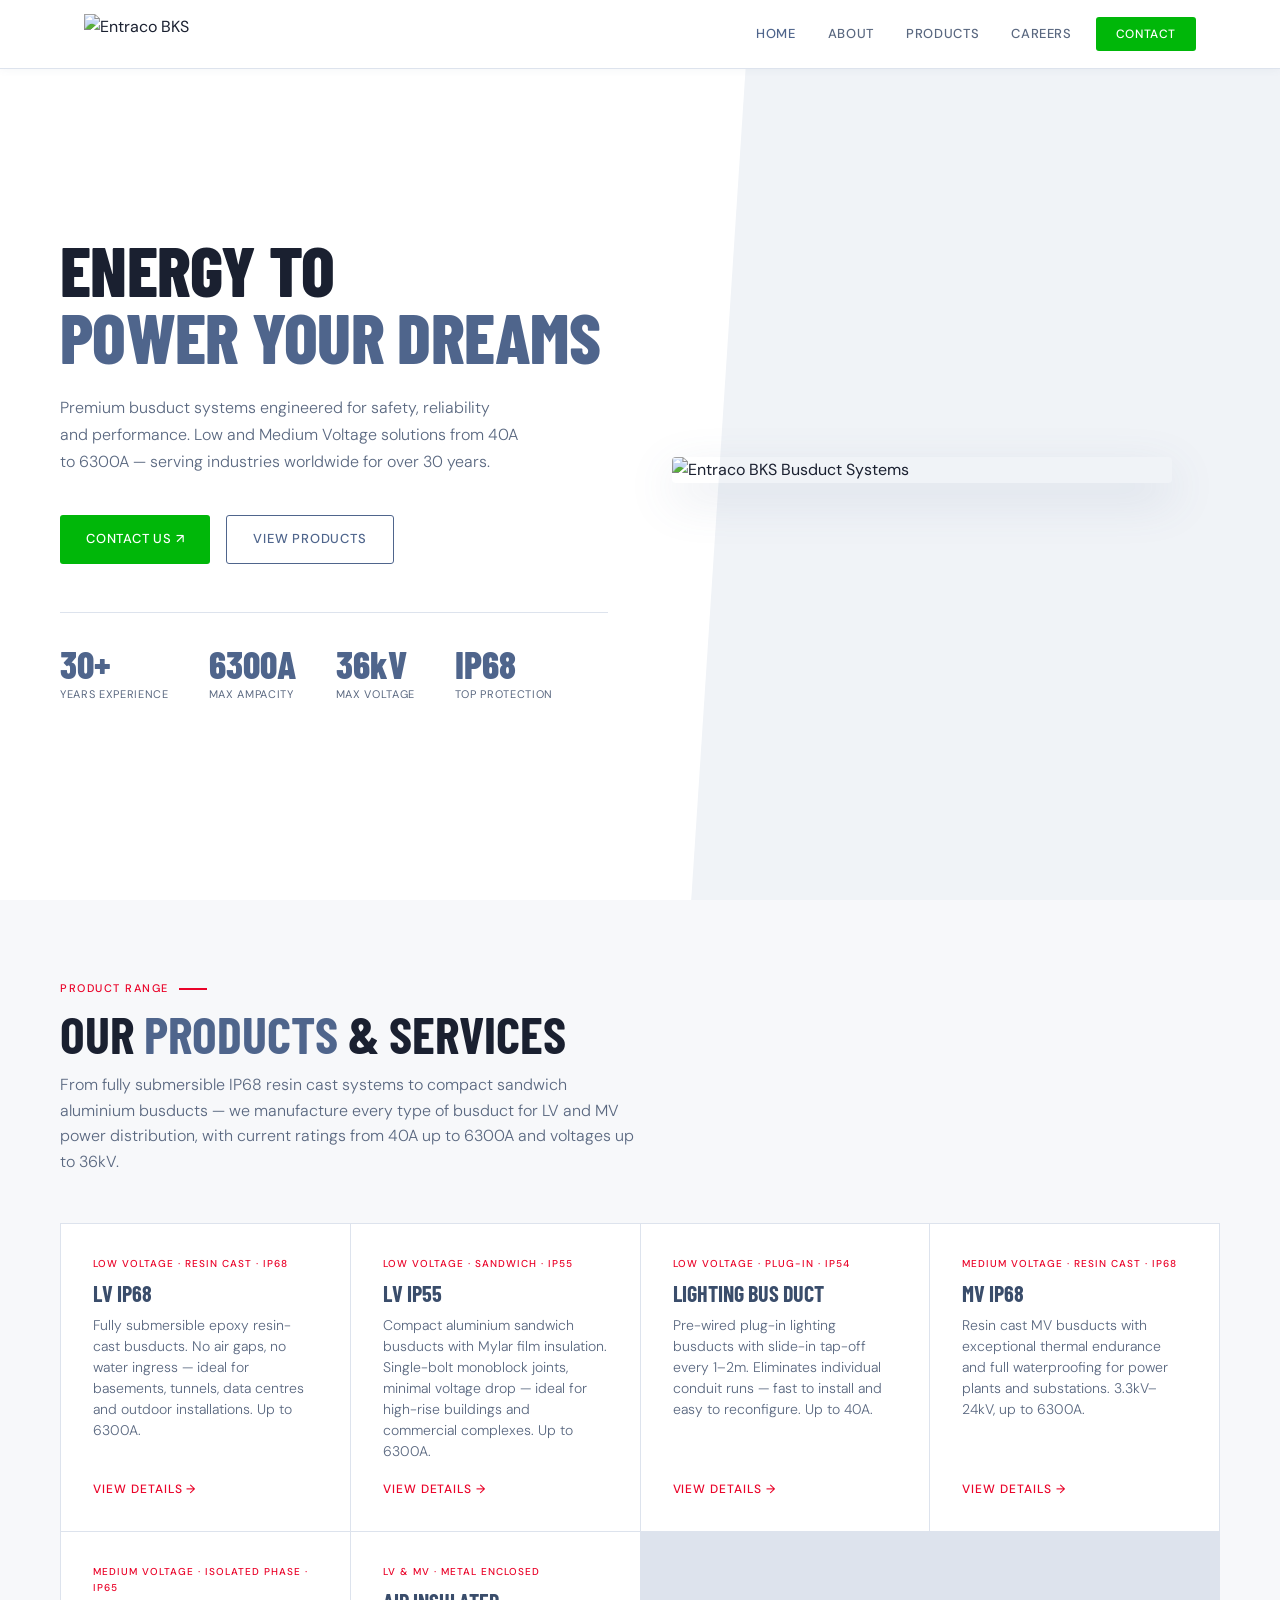
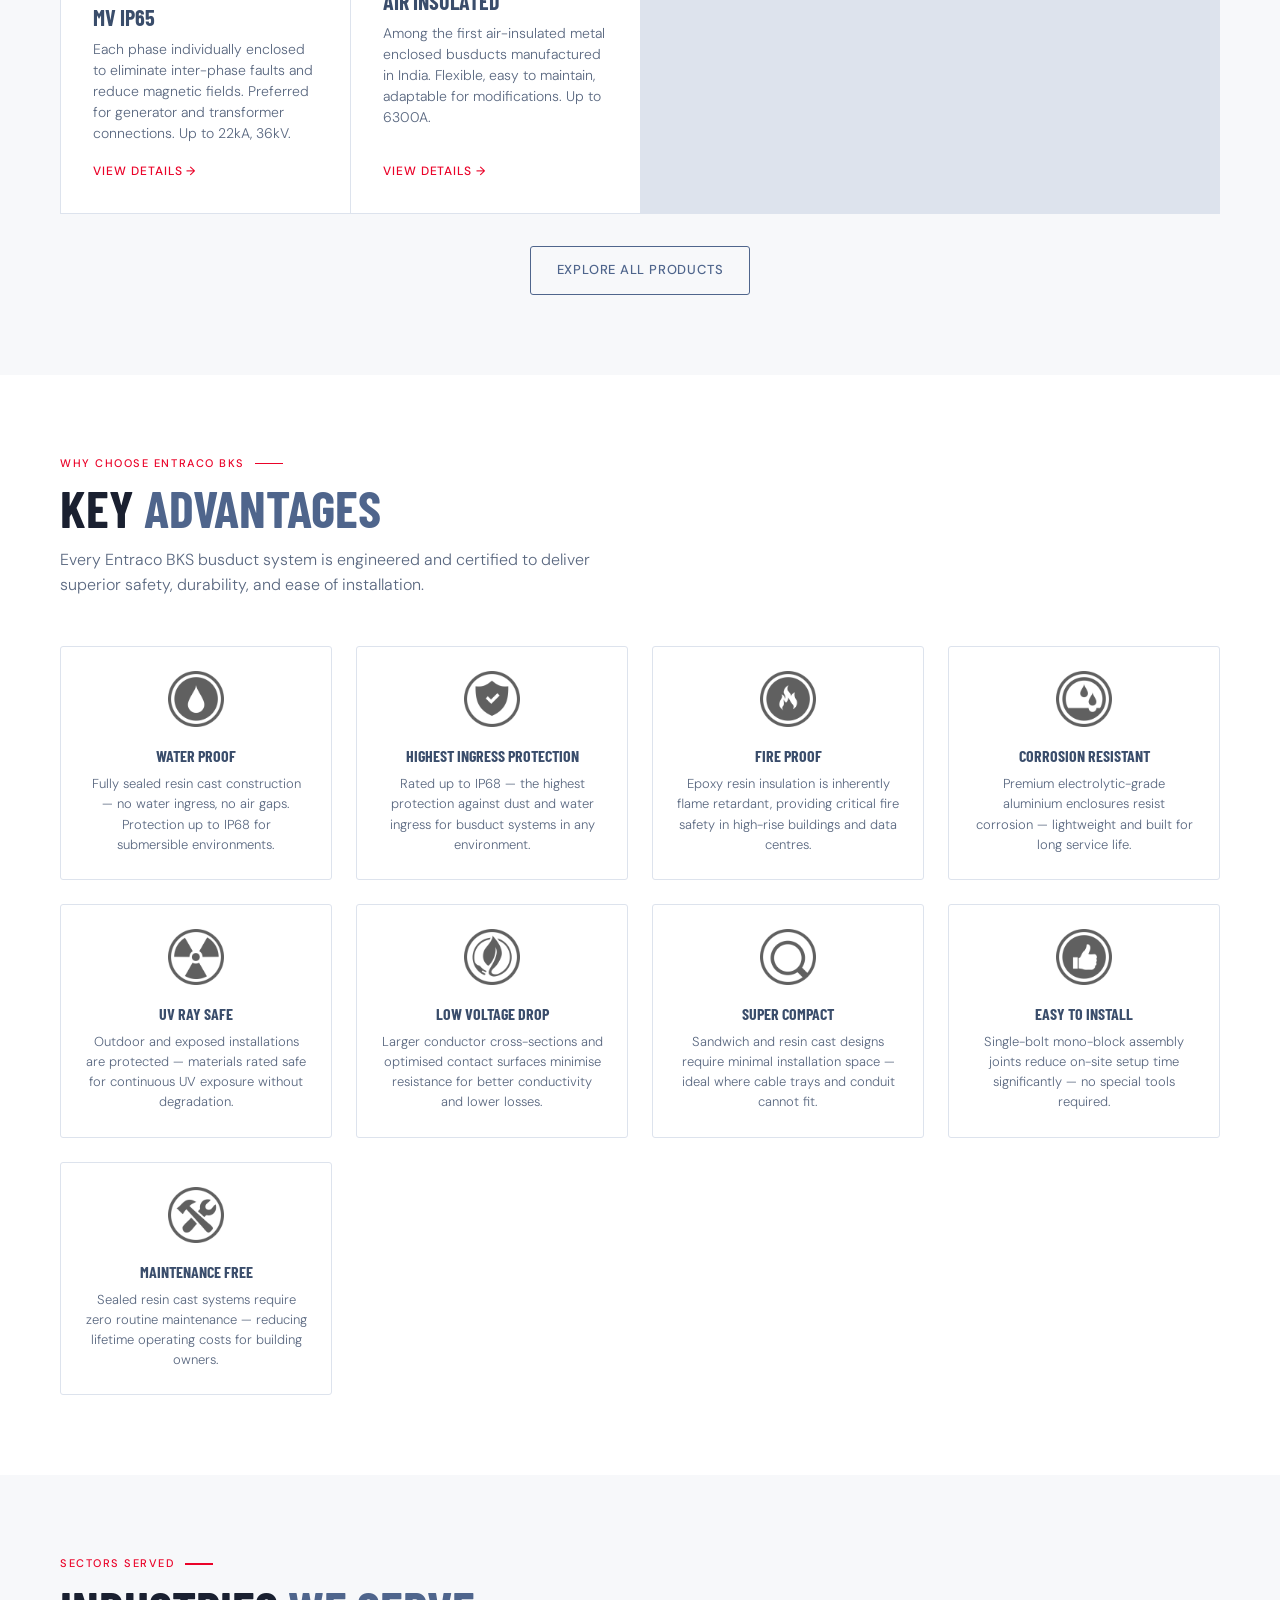
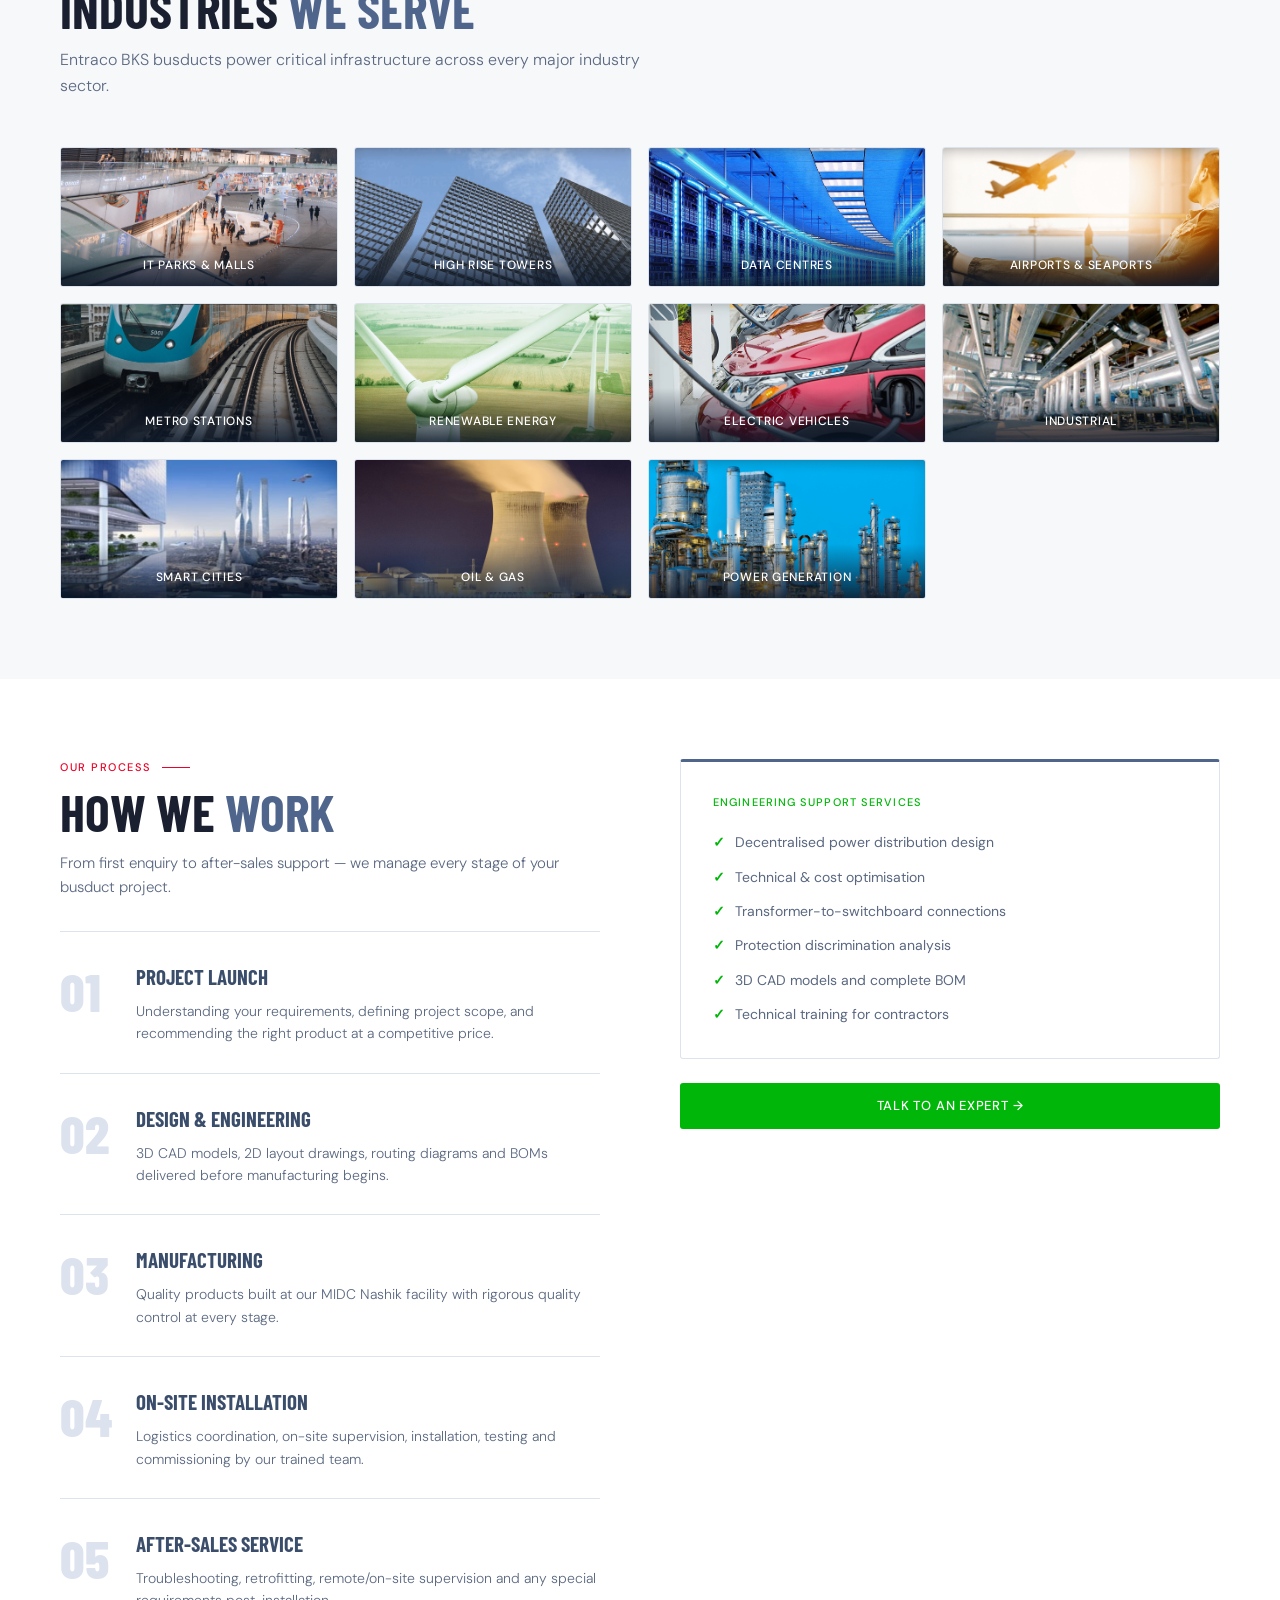
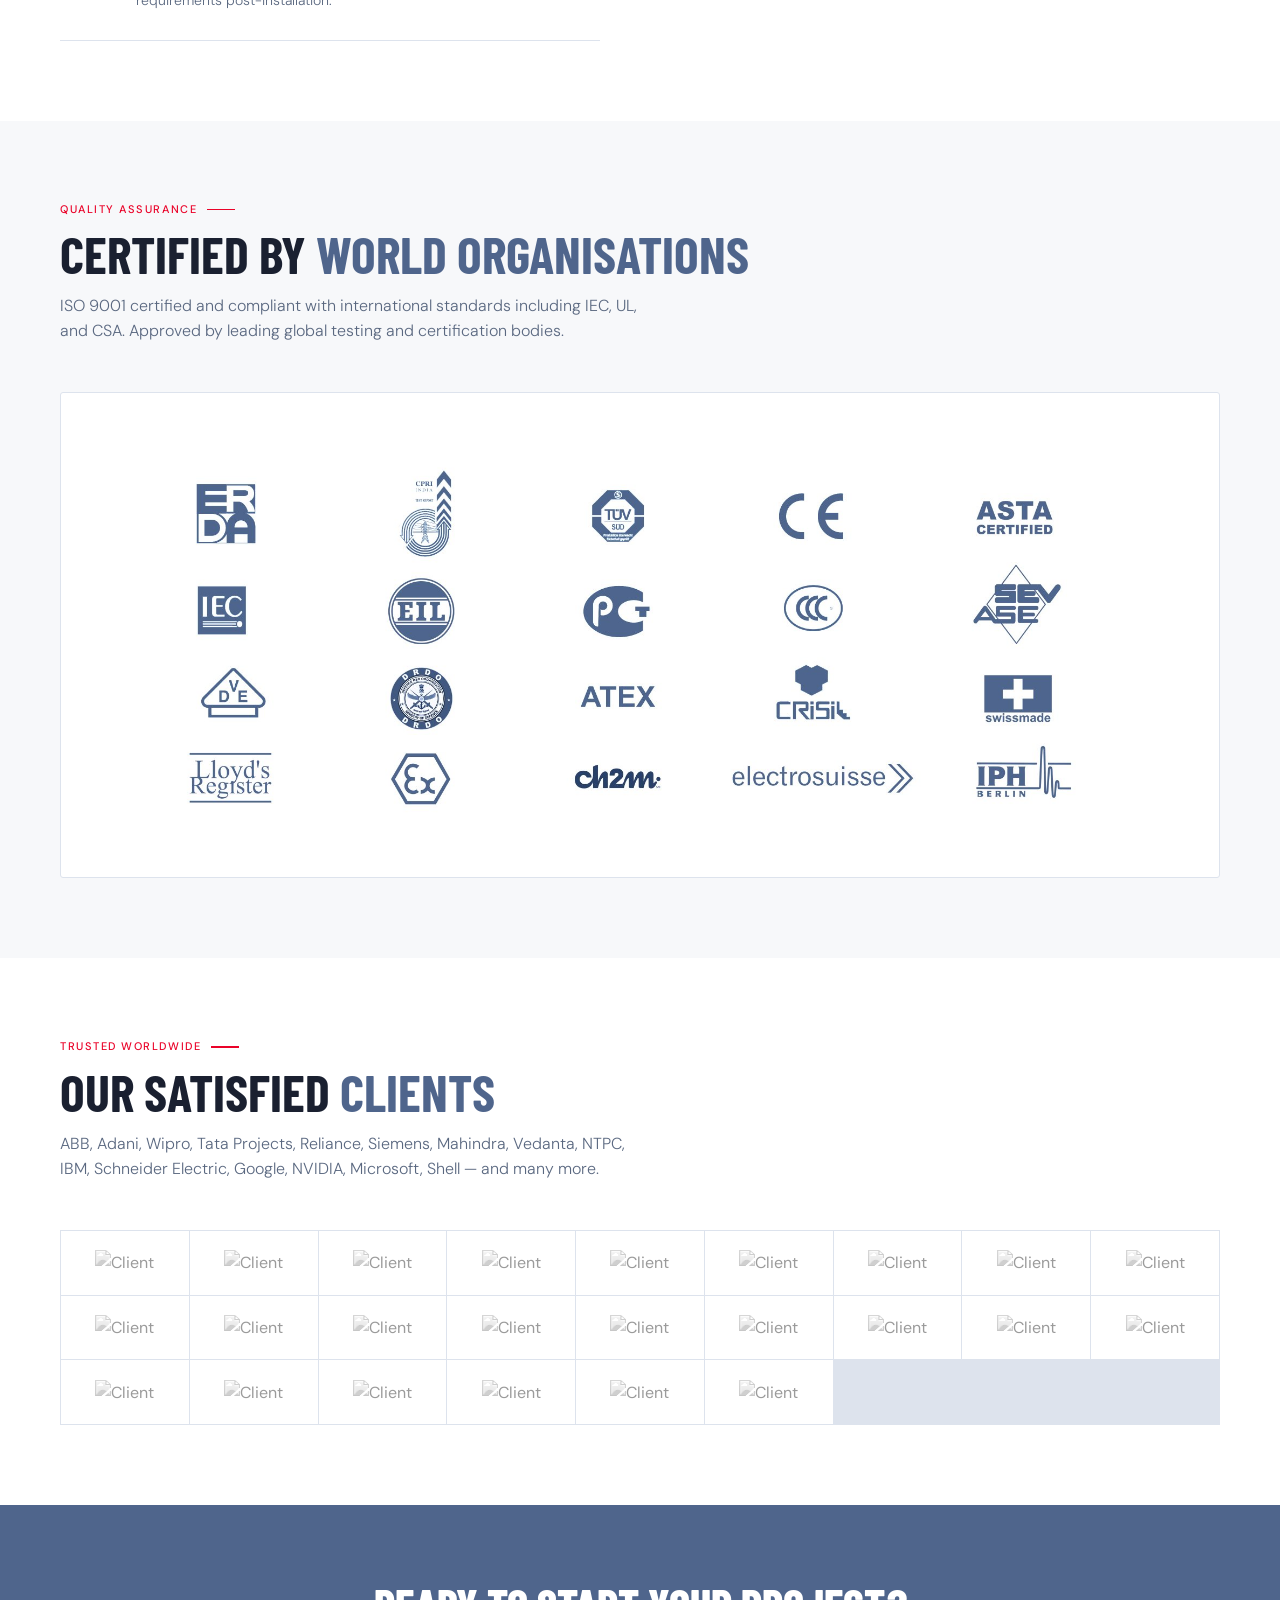
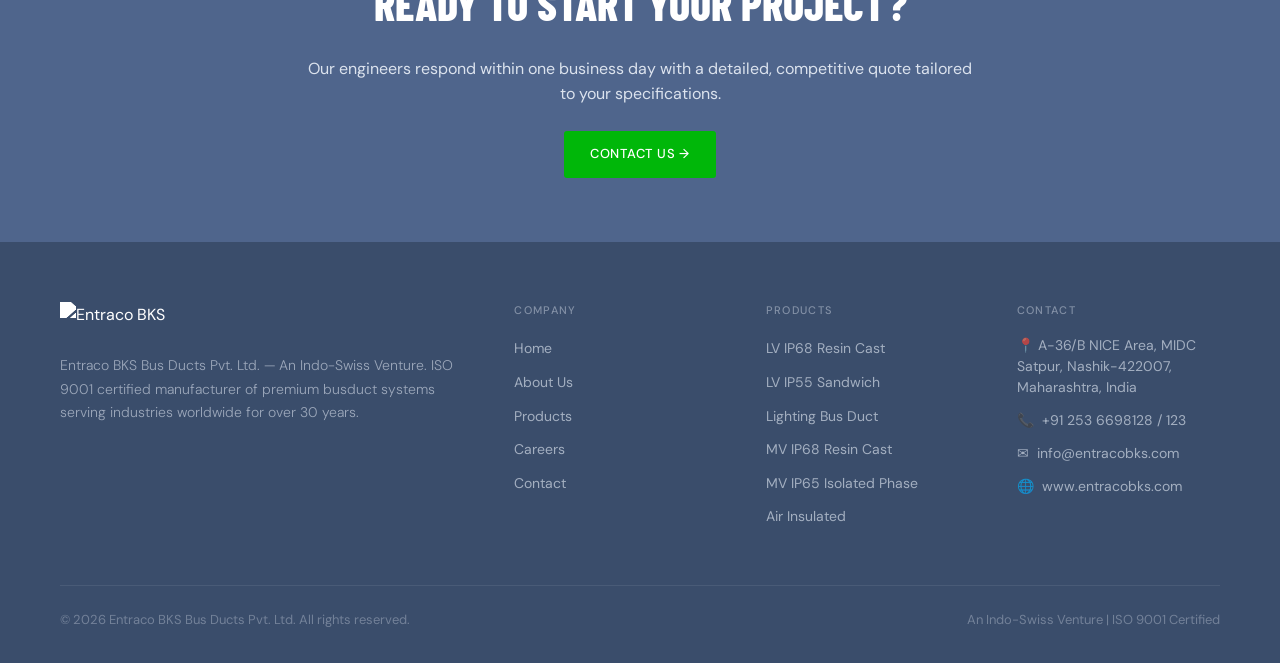
==== index.html @ f5a86797 "Initial upload with green theme and factory updates" ====
<!DOCTYPE html>
<html lang="en">
<head>
  <meta charset="UTF-8">
  <meta name="viewport" content="width=device-width, initial-scale=1.0">
  <title>Entraco BKS — Bus Duct Systems | Energy To Power Your Dreams</title>
  <meta name="description" content="Entraco BKS Bus Ducts Pvt. Ltd. — ISO 9001 certified manufacturer of Low & Medium Voltage Busducts and Rising Mains up to 6300A. An Indo-Swiss Venture based in Nashik, India.">
  <link rel="stylesheet" href="css/style.css">
</head>
<body>
<div id="nav-root"></div>

<!-- HERO -->
<section class="hero">
  <div class="hero-bg-shape"></div>
  <div class="hero-inner">
    <div class="hero-content">
      <h1>Energy to<em>Power Your Dreams</em></h1>
      <p class="hero-sub">Premium busduct systems engineered for safety, reliability and performance. Low and Medium Voltage solutions from 40A to 6300A — serving industries worldwide for over 30 years.</p>
      <div class="hero-btns">
        <a href="contact.html" class="btn btn-primary">Contact Us ↗</a>
        <a href="products.html" class="btn btn-outline">View Products</a>
      </div>
      <div class="hero-stats">
        <div class="stat-item"><div class="num">30+</div><div class="lbl">Years Experience</div></div>
        <div class="stat-item"><div class="num">6300A</div><div class="lbl">Max Ampacity</div></div>
        <div class="stat-item"><div class="num">36kV</div><div class="lbl">Max Voltage</div></div>
        <div class="stat-item"><div class="num">IP68</div><div class="lbl">Top Protection</div></div>
      </div>
    </div>
    <div class="hero-visual">
      <img src="https://www.entracobks.com/wp-content/uploads/2018/08/pp3.jpg" alt="Entraco BKS Busduct Systems" onerror="this.onerror=null;this.src='https://www.entracobks.com/wp-content/uploads/2018/08/pp1.jpg'">
    </div>
  </div>
</section>

<!-- PRODUCTS -->
<section class="section section-alt">
  <div class="section-inner">
    <div class="section-head fade-in">
      <div class="section-label">Product Range</div>
      <h2 class="section-title">Our <span>Products</span> & Services</h2>
      <p class="section-desc">From fully submersible IP68 resin cast systems to compact sandwich aluminium busducts — we manufacture every type of busduct for LV and MV power distribution, with current ratings from 40A up to 6300A and voltages up to 36kV.</p>
    </div>
    <div class="products-grid fade-in">
      <a href="products/lv-ip68.html" class="product-card">
        <div class="product-tag">Low Voltage · Resin Cast · IP68</div>
        <h3>LV IP68</h3>
        <p>Fully submersible epoxy resin-cast busducts. No air gaps, no water ingress — ideal for basements, tunnels, data centres and outdoor installations. Up to 6300A.</p>
        <div class="arrow">View Details →</div>
      </a>
      <a href="products/lv-ip55.html" class="product-card">
        <div class="product-tag">Low Voltage · Sandwich · IP55</div>
        <h3>LV IP55</h3>
        <p>Compact aluminium sandwich busducts with Mylar film insulation. Single-bolt monoblock joints, minimal voltage drop — ideal for high-rise buildings and commercial complexes. Up to 6300A.</p>
        <div class="arrow">View Details →</div>
      </a>
      <a href="products/lighting.html" class="product-card">
        <div class="product-tag">Low Voltage · Plug-in · IP54</div>
        <h3>Lighting Bus Duct</h3>
        <p>Pre-wired plug-in lighting busducts with slide-in tap-off every 1–2m. Eliminates individual conduit runs — fast to install and easy to reconfigure. Up to 40A.</p>
        <div class="arrow">View Details →</div>
      </a>
      <a href="products/mv-ip68.html" class="product-card">
        <div class="product-tag">Medium Voltage · Resin Cast · IP68</div>
        <h3>MV IP68</h3>
        <p>Resin cast MV busducts with exceptional thermal endurance and full waterproofing for power plants and substations. 3.3kV–24kV, up to 6300A.</p>
        <div class="arrow">View Details →</div>
      </a>
      <a href="products/mv-ip65.html" class="product-card">
        <div class="product-tag">Medium Voltage · Isolated Phase · IP65</div>
        <h3>MV IP65</h3>
        <p>Each phase individually enclosed to eliminate inter-phase faults and reduce magnetic fields. Preferred for generator and transformer connections. Up to 22kA, 36kV.</p>
        <div class="arrow">View Details →</div>
      </a>
      <a href="products/air-insulated.html" class="product-card">
        <div class="product-tag">LV & MV · Metal Enclosed</div>
        <h3>Air Insulated</h3>
        <p>Among the first air-insulated metal enclosed busducts manufactured in India. Flexible, easy to maintain, adaptable for modifications. Up to 6300A.</p>
        <div class="arrow">View Details →</div>
      </a>
    </div>
    <div style="text-align:center;margin-top:2rem"><a href="products.html" class="btn btn-outline">Explore All Products</a></div>
  </div>
</section>

<!-- KEY ADVANTAGES — real icons -->
<section class="section">
  <div class="section-inner">
    <div class="section-head fade-in">
      <div class="section-label">Why Choose Entraco BKS</div>
      <h2 class="section-title">Key <span>Advantages</span></h2>
      <p class="section-desc">Every Entraco BKS busduct system is engineered and certified to deliver superior safety, durability, and ease of installation.</p>
    </div>
    <div class="icon-advantages fade-in">
      <div class="icon-adv-card">
        <div class="icon-adv-icon"><img src="images/icons/water_proof.png" alt="Water Proof"></div>
        <h4>Water Proof</h4>
        <p>Fully sealed resin cast construction — no water ingress, no air gaps. Protection up to IP68 for submersible environments.</p>
      </div>
      <div class="icon-adv-card">
        <div class="icon-adv-icon"><img src="images/icons/highest_ingress_protection.png" alt="Ingress Protection"></div>
        <h4>Highest Ingress Protection</h4>
        <p>Rated up to IP68 — the highest protection against dust and water ingress for busduct systems in any environment.</p>
      </div>
      <div class="icon-adv-card">
        <div class="icon-adv-icon"><img src="images/icons/fire_proof.png" alt="Fire Proof"></div>
        <h4>Fire Proof</h4>
        <p>Epoxy resin insulation is inherently flame retardant, providing critical fire safety in high-rise buildings and data centres.</p>
      </div>
      <div class="icon-adv-card">
        <div class="icon-adv-icon"><img src="images/icons/corrosion.png" alt="Corrosion Resistant"></div>
        <h4>Corrosion Resistant</h4>
        <p>Premium electrolytic-grade aluminium enclosures resist corrosion — lightweight and built for long service life.</p>
      </div>
      <div class="icon-adv-card">
        <div class="icon-adv-icon"><img src="images/icons/ultravilet_rays_safe.png" alt="UV Safe"></div>
        <h4>UV Ray Safe</h4>
        <p>Outdoor and exposed installations are protected — materials rated safe for continuous UV exposure without degradation.</p>
      </div>
      <div class="icon-adv-card">
        <div class="icon-adv-icon"><img src="images/icons/low_voltage_drop.png" alt="Low Voltage Drop"></div>
        <h4>Low Voltage Drop</h4>
        <p>Larger conductor cross-sections and optimised contact surfaces minimise resistance for better conductivity and lower losses.</p>
      </div>
      <div class="icon-adv-card">
        <div class="icon-adv-icon"><img src="images/icons/super-compact.png" alt="Super Compact"></div>
        <h4>Super Compact</h4>
        <p>Sandwich and resin cast designs require minimal installation space — ideal where cable trays and conduit cannot fit.</p>
      </div>
      <div class="icon-adv-card">
        <div class="icon-adv-icon"><img src="images/icons/easy_to_install.png" alt="Easy to Install"></div>
        <h4>Easy to Install</h4>
        <p>Single-bolt mono-block assembly joints reduce on-site setup time significantly — no special tools required.</p>
      </div>
      <div class="icon-adv-card">
        <div class="icon-adv-icon"><img src="images/icons/maintenance_free.png" alt="Maintenance Free"></div>
        <h4>Maintenance Free</h4>
        <p>Sealed resin cast systems require zero routine maintenance — reducing lifetime operating costs for building owners.</p>
      </div>
    </div>
  </div>
</section>

<!-- INDUSTRIES — real images, displayed large like the live site -->
<section class="section section-alt">
  <div class="section-inner">
    <div class="section-head fade-in">
      <div class="section-label">Sectors Served</div>
      <h2 class="section-title">Industries <span>We Serve</span></h2>
      <p class="section-desc">Entraco BKS busducts power critical infrastructure across every major industry sector.</p>
    </div>
    <div class="industries-img-grid fade-in">
      <div class="ind-img-item">
        <img src="images/industries/it-park.png" alt="IT Parks & Malls">
        <div class="ind-img-label">IT Parks & Malls</div>
      </div>
      <div class="ind-img-item">
        <img src="images/industries/HIGH-RISE-TOWER.png" alt="High Rise Towers">
        <div class="ind-img-label">High Rise Towers</div>
      </div>
      <div class="ind-img-item">
        <img src="images/industries/DATA-CENTERS.png" alt="Data Centres">
        <div class="ind-img-label">Data Centres</div>
      </div>
      <div class="ind-img-item">
        <img src="images/industries/AIRPORT.png" alt="Airports & Seaports">
        <div class="ind-img-label">Airports & Seaports</div>
      </div>
      <div class="ind-img-item">
        <img src="images/industries/METRO.png" alt="Metro Stations">
        <div class="ind-img-label">Metro Stations</div>
      </div>
      <div class="ind-img-item">
        <img src="images/industries/ENERGY-1.png" alt="Renewable Energy">
        <div class="ind-img-label">Renewable Energy</div>
      </div>
      <div class="ind-img-item">
        <img src="images/industries/ELECTRIC.png" alt="Electric Vehicles">
        <div class="ind-img-label">Electric Vehicles</div>
      </div>
      <div class="ind-img-item">
        <img src="images/industries/INDUSTRY.png" alt="Industrial">
        <div class="ind-img-label">Industrial</div>
      </div>
      <div class="ind-img-item">
        <img src="images/industries/SMART.png" alt="Smart Cities">
        <div class="ind-img-label">Smart Cities</div>
      </div>
      <div class="ind-img-item">
        <img src="images/industries/OIL.png" alt="Oil & Gas">
        <div class="ind-img-label">Oil & Gas</div>
      </div>
      <div class="ind-img-item">
        <img src="images/industries/POWER.png" alt="Power Generation">
        <div class="ind-img-label">Power Generation</div>
      </div>
    </div>
  </div>
</section>

<!-- HOW WE WORK -->
<section class="section">
  <div class="section-inner">
    <div style="display:grid;grid-template-columns:1fr 1fr;gap:5rem;align-items:start" class="fade-in">
      <div>
        <div class="section-label">Our Process</div>
        <h2 class="section-title">How We <span>Work</span></h2>
        <p style="color:var(--muted);font-size:15px;margin:0.75rem 0 2rem;font-weight:300">From first enquiry to after-sales support — we manage every stage of your busduct project.</p>
        <div class="steps">
          <div class="step"><div class="step-num">01</div><div class="step-content"><h3>Project Launch</h3><p>Understanding your requirements, defining project scope, and recommending the right product at a competitive price.</p></div></div>
          <div class="step"><div class="step-num">02</div><div class="step-content"><h3>Design & Engineering</h3><p>3D CAD models, 2D layout drawings, routing diagrams and BOMs delivered before manufacturing begins.</p></div></div>
          <div class="step"><div class="step-num">03</div><div class="step-content"><h3>Manufacturing</h3><p>Quality products built at our MIDC Nashik facility with rigorous quality control at every stage.</p></div></div>
          <div class="step"><div class="step-num">04</div><div class="step-content"><h3>On-Site Installation</h3><p>Logistics coordination, on-site supervision, installation, testing and commissioning by our trained team.</p></div></div>
          <div class="step"><div class="step-num">05</div><div class="step-content"><h3>After-Sales Service</h3><p>Troubleshooting, retrofitting, remote/on-site supervision and any special requirements post-installation.</p></div></div>
        </div>
      </div>
      <div>
        <div style="background:var(--white);border:1px solid var(--border);border-top:3px solid var(--blue);padding:2rem;border-radius:3px;margin-bottom:1.5rem">
          <div style="font-size:11px;letter-spacing:0.1em;text-transform:uppercase;color:var(--green);font-weight:500;margin-bottom:1.25rem">Engineering Support Services</div>
          <ul style="list-style:none;display:flex;flex-direction:column;gap:0.75rem">
            <li style="display:flex;gap:10px;font-size:14px;color:var(--muted)"><span style="color:var(--green);font-weight:700;flex-shrink:0">✓</span> Decentralised power distribution design</li>
            <li style="display:flex;gap:10px;font-size:14px;color:var(--muted)"><span style="color:var(--green);font-weight:700;flex-shrink:0">✓</span> Technical & cost optimisation</li>
            <li style="display:flex;gap:10px;font-size:14px;color:var(--muted)"><span style="color:var(--green);font-weight:700;flex-shrink:0">✓</span> Transformer-to-switchboard connections</li>
            <li style="display:flex;gap:10px;font-size:14px;color:var(--muted)"><span style="color:var(--green);font-weight:700;flex-shrink:0">✓</span> Protection discrimination analysis</li>
            <li style="display:flex;gap:10px;font-size:14px;color:var(--muted)"><span style="color:var(--green);font-weight:700;flex-shrink:0">✓</span> 3D CAD models and complete BOM</li>
            <li style="display:flex;gap:10px;font-size:14px;color:var(--muted)"><span style="color:var(--green);font-weight:700;flex-shrink:0">✓</span> Technical training for contractors</li>
          </ul>
        </div>
        <a href="contact.html" class="btn btn-primary" style="width:100%;justify-content:center">Talk to an Expert →</a>
      </div>
    </div>
  </div>
</section>

<!-- CERTIFICATIONS — use the uploaded certified_img.jpg -->
<section class="section section-alt">
  <div class="section-inner">
    <div class="section-head fade-in">
      <div class="section-label">Quality Assurance</div>
      <h2 class="section-title">Certified by <span>World Organisations</span></h2>
      <p class="section-desc">ISO 9001 certified and compliant with international standards including IEC, UL, and CSA. Approved by leading global testing and certification bodies.</p>
    </div>
    <div class="fade-in" style="background:var(--white);border:1px solid var(--border);border-radius:3px;padding:2.5rem;margin-top:1rem">
      <img src="images/certified_img.jpg" alt="Entraco BKS Certifications — ERDA, CPRI, TÜV SÜD, CE, ASTA, IEC, EIL, ATEX, CRISIL, Lloyd's Register, VDE, DRDO, SwissMade, ch2m, electrosuisse, IPH Berlin" style="width:100%;height:auto;display:block">
    </div>
  </div>
</section>

<!-- CLIENTS -->
<section class="section">
  <div class="section-inner">
    <div class="section-head fade-in">
      <div class="section-label">Trusted Worldwide</div>
      <h2 class="section-title">Our Satisfied <span>Clients</span></h2>
      <p class="section-desc">ABB, Adani, Wipro, Tata Projects, Reliance, Siemens, Mahindra, Vedanta, NTPC, IBM, Schneider Electric, Google, NVIDIA, Microsoft, Shell — and many more.</p>
    </div>
    <div class="clients-grid fade-in">
      <div class="client-item"><img src="https://www.entracobks.com/wp-content/uploads/2022/08/1.jpg" alt="Client" loading="lazy"></div>
      <div class="client-item"><img src="https://www.entracobks.com/wp-content/uploads/2022/08/2.jpg" alt="Client" loading="lazy"></div>
      <div class="client-item"><img src="https://www.entracobks.com/wp-content/uploads/2022/08/3.jpg" alt="Client" loading="lazy"></div>
      <div class="client-item"><img src="https://www.entracobks.com/wp-content/uploads/2022/08/4.jpg" alt="Client" loading="lazy"></div>
      <div class="client-item"><img src="https://www.entracobks.com/wp-content/uploads/2022/08/5.jpg" alt="Client" loading="lazy"></div>
      <div class="client-item"><img src="https://www.entracobks.com/wp-content/uploads/2022/08/6.jpg" alt="Client" loading="lazy"></div>
      <div class="client-item"><img src="https://www.entracobks.com/wp-content/uploads/2022/08/7.jpg" alt="Client" loading="lazy"></div>
      <div class="client-item"><img src="https://www.entracobks.com/wp-content/uploads/2022/08/8.jpg" alt="Client" loading="lazy"></div>
      <div class="client-item"><img src="https://www.entracobks.com/wp-content/uploads/2022/08/9.jpg" alt="Client" loading="lazy"></div>
      <div class="client-item"><img src="https://www.entracobks.com/wp-content/uploads/2022/08/10.jpg" alt="Client" loading="lazy"></div>
      <div class="client-item"><img src="https://www.entracobks.com/wp-content/uploads/2022/08/11.jpg" alt="Client" loading="lazy"></div>
      <div class="client-item"><img src="https://www.entracobks.com/wp-content/uploads/2022/08/12.jpg" alt="Client" loading="lazy"></div>
      <div class="client-item"><img src="https://www.entracobks.com/wp-content/uploads/2022/08/13.jpg" alt="Client" loading="lazy"></div>
      <div class="client-item"><img src="https://www.entracobks.com/wp-content/uploads/2022/08/14.jpg" alt="Client" loading="lazy"></div>
      <div class="client-item"><img src="https://www.entracobks.com/wp-content/uploads/2022/08/15.jpg" alt="Client" loading="lazy"></div>
      <div class="client-item"><img src="https://www.entracobks.com/wp-content/uploads/2022/08/16.jpg" alt="Client" loading="lazy"></div>
      <div class="client-item"><img src="https://www.entracobks.com/wp-content/uploads/2022/08/17.jpg" alt="Client" loading="lazy"></div>
      <div class="client-item"><img src="https://www.entracobks.com/wp-content/uploads/2022/08/18.jpg" alt="Client" loading="lazy"></div>
      <div class="client-item"><img src="https://www.entracobks.com/wp-content/uploads/2022/08/19.jpg" alt="Client" loading="lazy"></div>
      <div class="client-item"><img src="https://www.entracobks.com/wp-content/uploads/2022/08/20.jpg" alt="Client" loading="lazy"></div>
      <div class="client-item"><img src="https://www.entracobks.com/wp-content/uploads/2022/08/21.jpg" alt="Client" loading="lazy"></div>
      <div class="client-item"><img src="https://www.entracobks.com/wp-content/uploads/2022/08/22.jpg" alt="Client" loading="lazy"></div>
      <div class="client-item"><img src="https://www.entracobks.com/wp-content/uploads/2022/08/23.jpg" alt="Client" loading="lazy"></div>
      <div class="client-item"><img src="https://www.entracobks.com/wp-content/uploads/2022/08/24.jpg" alt="Client" loading="lazy"></div>
    </div>
  </div>
</section>

<div class="cta-strip">
  <div style="max-width:680px;margin:0 auto">
    <h2>Ready to Start Your Project?</h2>
    <p>Our engineers respond within one business day with a detailed, competitive quote tailored to your specifications.</p>
    <a href="contact.html" class="btn btn-primary">Contact Us →</a>
  </div>
</div>

<div id="footer-root"></div>
<script src="js/components.js"></script>
<script>
  document.getElementById('nav-root').innerHTML = getNav('home');
  document.getElementById('footer-root').innerHTML = getFooter();
</script>
<script src="js/main.js"></script>
</body>
</html>
---- css/style.css ----
@import url('https://fonts.googleapis.com/css2?family=Barlow+Condensed:wght@400;600;700;800&family=DM+Sans:ital,wght@0,300;0,400;0,500;1,300&display=swap');

:root {
  --blue:    #4f658c;
  --blue-dk: #3a4d6b;
  --blue-lt: #dce3ee;
  --blue-xs: #f0f3f7;
  --link:    #005ea5;
  --green:   #00b709;
  --green-dk:#009207;
  --green-lt:#d2ffd4;
  --red:     #ea0329;
  --red-dk:  #c50222;
  --white:   #ffffff;
  --off:     #f7f8fa;
  --text:    #1a2030;
  --muted:   #5a6880;
  --border:  #dde3ed;
  --font-head: 'Barlow Condensed', sans-serif;
  --font-body: 'DM Sans', sans-serif;
  --max: 1160px;
  --radius: 3px;
}

*, *::before, *::after { box-sizing: border-box; margin: 0; padding: 0; }
html { scroll-behavior: smooth; }
body { font-family: var(--font-body); background: var(--white); color: var(--text); font-size: 16px; line-height: 1.6; overflow-x: hidden; }
img { max-width: 100%; display: block; }
a { color: inherit; text-decoration: none; }
a.text-link { color: var(--link); text-decoration: underline; text-underline-offset: 2px; }
a.text-link:hover { color: var(--blue-dk); }
.badge-green { background: var(--green-lt); color: #006b05; border: 1px solid #a3e8a5; padding: 4px 12px; border-radius: 2px; font-size: 11px; letter-spacing: 0.07em; text-transform: uppercase; font-weight: 500; }
.badge-blue { background: var(--blue-xs); color: var(--link); border: 1px solid var(--blue-lt); padding: 4px 12px; border-radius: 2px; font-size: 11px; letter-spacing: 0.07em; text-transform: uppercase; font-weight: 500; }

.nav { position: fixed; top: 0; left: 0; right: 0; z-index: 100; background: rgba(255,255,255,0.97); backdrop-filter: blur(10px); border-bottom: 1px solid var(--border); box-shadow: 0 1px 8px rgba(79,101,140,0.06); }
.nav-inner { max-width: var(--max); margin: 0 auto; display: flex; align-items: center; justify-content: space-between; padding: 0 1.5rem; height: 68px; }
.nav-logo { display: flex; align-items: center; gap: 10px; }
.nav-logo img { height: 38px; width: auto; object-fit: contain; }
.nav-logo-text { font-family: var(--font-head); font-size: 20px; font-weight: 800; letter-spacing: 0.06em; color: var(--blue); display: flex; align-items: center; gap: 2px; }
.nav-logo-text span { color: var(--red); }
.nav-links { display: flex; align-items: center; gap: 0; list-style: none; }
.nav-links a { display: block; padding: 0 1rem; font-size: 13px; font-weight: 500; letter-spacing: 0.05em; text-transform: uppercase; color: var(--muted); transition: color 0.2s; line-height: 68px; }
.nav-links a:hover, .nav-links a.active { color: var(--blue); }
.nav-cta { background: var(--green) !important; color: var(--white) !important; padding: 9px 20px !important; border-radius: var(--radius); font-size: 12px !important; font-weight: 500 !important; letter-spacing: 0.08em; text-transform: uppercase !important; transition: background 0.2s; line-height: normal !important; margin-left: 0.5rem; }
.nav-cta:hover { background: var(--green-dk) !important; }
.hamburger { display: none; flex-direction: column; gap: 5px; cursor: pointer; padding: 8px; background: none; border: none; }
.hamburger span { display: block; width: 24px; height: 2px; background: var(--blue); transition: all 0.3s; }
.mobile-menu { display: none; position: fixed; inset: 0; z-index: 99; background: var(--white); flex-direction: column; align-items: center; justify-content: center; gap: 2rem; }
.mobile-menu.open { display: flex; }
.mobile-menu a { font-family: var(--font-head); font-size: 34px; font-weight: 800; letter-spacing: 0.05em; text-transform: uppercase; color: var(--text); transition: color 0.2s; }
.mobile-menu a:hover { color: var(--green); }
.mobile-menu .close-btn { position: absolute; top: 1.5rem; right: 1.5rem; background: none; border: none; color: var(--blue); font-size: 32px; cursor: pointer; }

.hero { min-height: 100vh; display: flex; align-items: center; position: relative; overflow: hidden; padding: 100px 1.5rem 60px; background: var(--white); }
.hero-bg-shape { position: absolute; right: 0; top: 0; bottom: 0; width: 46%; background: var(--blue-xs); clip-path: polygon(10% 0, 100% 0, 100% 100%, 0 100%); }
.hero-inner { position: relative; max-width: var(--max); margin: 0 auto; width: 100%; display: grid; grid-template-columns: 1fr 1fr; gap: 4rem; align-items: center; }
.hero-content {}
.hero-visual { position: relative; }
.hero-visual img { width: 100%; max-width: 500px; border-radius: 4px; box-shadow: 0 16px 48px rgba(79,101,140,0.15); }
.hero-tag { display: inline-flex; align-items: center; gap: 8px; background: rgba(234,3,41,0.07); border: 1px solid rgba(234,3,41,0.2); color: var(--red); padding: 6px 14px; border-radius: 2px; font-size: 11px; font-weight: 500; letter-spacing: 0.12em; text-transform: uppercase; margin-bottom: 1.5rem; }
.hero-tag::before { content: ''; width: 6px; height: 6px; background: var(--red); border-radius: 50%; }
.hero h1 { font-family: var(--font-head); font-size: clamp(44px, 5.5vw, 80px); font-weight: 800; line-height: 0.95; letter-spacing: -0.01em; text-transform: uppercase; color: var(--text); margin-bottom: 1.5rem; }
.hero h1 em { color: var(--blue); font-style: normal; display: block; }
.hero-sub { font-size: 16px; color: var(--muted); max-width: 460px; margin-bottom: 2.5rem; font-weight: 300; line-height: 1.7; }
.hero-btns { display: flex; gap: 1rem; flex-wrap: wrap; }
.btn { display: inline-flex; align-items: center; gap: 8px; padding: 13px 26px; border-radius: var(--radius); font-size: 13px; font-weight: 500; letter-spacing: 0.06em; text-transform: uppercase; cursor: pointer; transition: all 0.2s; border: none; font-family: var(--font-body); }
.btn-primary { background: var(--green); color: var(--white); }
.btn-primary:hover { background: var(--green-dk); }
.btn-outline { background: transparent; color: var(--blue); border: 1.5px solid var(--blue); }
.btn-outline:hover { background: var(--blue); color: var(--white); }
.btn-white { background: var(--white); color: var(--blue); }
.btn-white:hover { background: var(--blue-lt); }
.hero-stats { display: flex; gap: 2.5rem; margin-top: 3rem; padding-top: 2rem; border-top: 1px solid var(--border); flex-wrap: wrap; }
.stat-item .num { font-family: var(--font-head); font-size: 38px; font-weight: 800; color: var(--blue); line-height: 1; }
.stat-item .lbl { font-size: 11px; color: var(--muted); letter-spacing: 0.06em; text-transform: uppercase; margin-top: 3px; }

.section { padding: 80px 1.5rem; }
.section-inner { max-width: var(--max); margin: 0 auto; }
.section-alt { background: var(--off); }
.section-blue { background: var(--blue); }
.section-head { margin-bottom: 3rem; }
.section-label { font-size: 11px; letter-spacing: 0.14em; text-transform: uppercase; color: var(--red); font-weight: 500; margin-bottom: 0.5rem; display: flex; align-items: center; gap: 10px; }
.section-label::after { content: ''; flex: 0 0 28px; height: 1.5px; background: var(--red); }
.section-title { font-family: var(--font-head); font-size: clamp(30px, 4.5vw, 52px); font-weight: 700; text-transform: uppercase; line-height: 1.05; color: var(--text); }
.section-title span { color: var(--blue); }
.section-title.inv { color: var(--white); }
.section-title.inv span { color: var(--blue-lt); }
.section-desc { color: var(--muted); font-size: 16px; margin-top: 0.75rem; max-width: 580px; font-weight: 300; }
.section-desc.inv { color: var(--blue-lt); }

.products-grid { display: grid; grid-template-columns: repeat(auto-fill, minmax(270px, 1fr)); gap: 1px; background: var(--border); border: 1px solid var(--border); }
.product-card { background: var(--white); padding: 2rem; display: flex; flex-direction: column; gap: 0.6rem; transition: background 0.2s; text-decoration: none; color: inherit; position: relative; overflow: hidden; }
.product-card::after { content: ''; position: absolute; bottom: 0; left: 0; right: 0; height: 3px; background: var(--red); transform: scaleX(0); transition: transform 0.25s; transform-origin: left; }
.product-card:hover { background: var(--blue-xs); }
.product-card:hover::after { transform: scaleX(1); }
.product-tag { font-size: 10px; letter-spacing: 0.1em; text-transform: uppercase; color: var(--red); font-weight: 500; }
.product-card h3 { font-family: var(--font-head); font-size: 22px; font-weight: 700; text-transform: uppercase; line-height: 1.1; color: var(--blue-dk); }
.product-card p { font-size: 14px; color: var(--muted); font-weight: 300; line-height: 1.5; }
.product-card .arrow { margin-top: auto; padding-top: 0.5rem; font-size: 12px; color: var(--red); letter-spacing: 0.08em; text-transform: uppercase; font-weight: 500; display: flex; align-items: center; gap: 6px; }

.industries-grid { display: grid; grid-template-columns: repeat(auto-fill, minmax(145px, 1fr)); gap: 1px; background: var(--border); border: 1px solid var(--border); margin-top: 2rem; }
.industry-item { background: var(--white); padding: 1.4rem 0.75rem; text-align: center; transition: background 0.2s; }
.industry-item:hover { background: var(--blue-xs); }
.industry-icon { font-size: 24px; margin-bottom: 0.5rem; }
.industry-item h4 { font-size: 11px; letter-spacing: 0.04em; text-transform: uppercase; color: var(--blue); font-weight: 500; line-height: 1.3; }

.advantages-grid { display: grid; grid-template-columns: repeat(auto-fill, minmax(250px, 1fr)); gap: 1rem; margin-top: 2.5rem; }
.advantage-card { border: 1px solid var(--border); padding: 1.25rem 1.5rem; border-radius: var(--radius); background: var(--white); border-left: 3px solid var(--red); transition: box-shadow 0.2s; }
.advantage-card:hover { box-shadow: 0 4px 16px rgba(79,101,140,0.1); }
.advantage-card h4 { font-family: var(--font-head); font-size: 16px; font-weight: 700; text-transform: uppercase; color: var(--blue-dk); margin-bottom: 0.35rem; }
.advantage-card p { font-size: 14px; color: var(--muted); line-height: 1.55; font-weight: 300; }

.certs-grid { display: grid; grid-template-columns: repeat(auto-fill, minmax(105px, 1fr)); gap: 1px; background: var(--border); border: 1px solid var(--border); margin-top: 2rem; }
.cert-item { background: var(--white); padding: 1.25rem 0.5rem; text-align: center; transition: background 0.2s; }
.cert-item:hover { background: var(--blue-xs); }
.cert-name { font-size: 15px; font-weight: 700; color: var(--blue-dk); letter-spacing: 0.04em; font-family: var(--font-head); }
.cert-sub { font-size: 10px; color: var(--muted); text-transform: uppercase; letter-spacing: 0.06em; margin-top: 2px; }

.compare-wrap { overflow-x: auto; margin-top: 2rem; }
.compare-table { width: 100%; border-collapse: collapse; min-width: 500px; }
.compare-table th { background: var(--blue); color: var(--white); padding: 12px 16px; font-size: 13px; font-weight: 500; letter-spacing: 0.04em; text-align: left; }
.compare-table th:first-child { background: var(--blue-dk); }
.compare-table td { padding: 11px 16px; font-size: 14px; border-bottom: 1px solid var(--border); }
.compare-table tr:nth-child(even) td { background: var(--off); }
.compare-table td:first-child { font-weight: 500; color: var(--blue-dk); font-size: 13px; }

.steps { display: flex; flex-direction: column; }
.step { display: grid; grid-template-columns: 76px 1fr; border-bottom: 1px solid var(--border); padding: 1.75rem 0; }
.step:first-child { border-top: 1px solid var(--border); }
.step-num { font-family: var(--font-head); font-size: 54px; font-weight: 800; color: var(--blue-lt); line-height: 1; padding-top: 4px; }
.step-content h3 { font-family: var(--font-head); font-size: 21px; font-weight: 700; text-transform: uppercase; color: var(--blue-dk); margin-bottom: 0.4rem; }
.step-content p { font-size: 14px; color: var(--muted); font-weight: 300; line-height: 1.6; }

.clients-grid { display: grid; grid-template-columns: repeat(auto-fill, minmax(120px, 1fr)); gap: 1px; background: var(--border); border: 1px solid var(--border); }
.client-item { background: var(--white); aspect-ratio: 2/1; display: flex; align-items: center; justify-content: center; padding: 0.75rem; transition: background 0.2s; }
.client-item:hover { background: var(--blue-xs); }
.client-item img { max-height: 36px; width: auto; object-fit: contain; filter: grayscale(1) opacity(0.45); transition: all 0.2s; }
.client-item:hover img { filter: grayscale(0) opacity(1); }

.cta-strip { background: var(--blue); padding: 4rem 1.5rem; text-align: center; }
.cta-strip h2 { font-family: var(--font-head); font-size: clamp(28px, 4vw, 44px); font-weight: 800; text-transform: uppercase; color: var(--white); margin-bottom: 1rem; }
.cta-strip p { color: var(--blue-lt); margin-bottom: 1.5rem; font-size: 16px; }

footer { background: var(--blue-dk); padding: 60px 1.5rem 2rem; }
.footer-inner { max-width: var(--max); margin: 0 auto; display: grid; grid-template-columns: 2fr 1fr 1fr 1fr; gap: 3rem; margin-bottom: 3rem; }
.footer-brand p { font-size: 14px; color: rgba(220,227,238,0.6); line-height: 1.7; margin-top: 1rem; font-weight: 300; }
.footer-logo-text { font-family: var(--font-head); font-size: 22px; font-weight: 800; color: var(--white); letter-spacing: 0.06em; }
.footer-logo-text span { color: var(--red); }
.footer-col h4 { font-size: 11px; letter-spacing: 0.12em; text-transform: uppercase; color: rgba(220,227,238,0.45); font-weight: 500; margin-bottom: 1rem; }
.footer-col ul { list-style: none; }
.footer-col ul li { margin-bottom: 0.5rem; }
.footer-col ul a { font-size: 14px; color: rgba(220,227,238,0.65); transition: color 0.2s; }
.footer-col ul a:hover { color: var(--white); }
.footer-contact-item { display: flex; gap: 8px; margin-bottom: 0.75rem; font-size: 14px; color: rgba(220,227,238,0.65); line-height: 1.5; }
.footer-bottom { border-top: 1px solid rgba(255,255,255,0.08); padding-top: 1.5rem; display: flex; justify-content: space-between; align-items: center; flex-wrap: wrap; gap: 1rem; font-size: 13px; color: rgba(220,227,238,0.35); max-width: var(--max); margin: 0 auto; }

.page-hero { padding: 130px 1.5rem 60px; background: var(--blue-xs); border-bottom: 3px solid var(--blue-lt); position: relative; overflow: hidden; }
.page-hero-inner { position: relative; max-width: var(--max); margin: 0 auto; }
.page-hero-accent { position: absolute; left: 0; top: 0; bottom: 0; width: 4px; background: var(--red); }
.breadcrumb { display: flex; gap: 8px; align-items: center; font-size: 12px; color: var(--muted); margin-bottom: 1.25rem; letter-spacing: 0.04em; text-transform: uppercase; }
.breadcrumb a { color: var(--muted); transition: color 0.2s; }
.breadcrumb a:hover { color: var(--blue); }
.breadcrumb span { color: var(--red); }
.page-hero h1 { font-family: var(--font-head); font-size: clamp(36px, 5.5vw, 68px); font-weight: 800; text-transform: uppercase; line-height: 1; color: var(--text); margin-bottom: 0.75rem; }
.page-hero h1 span { color: var(--blue); }
.page-hero p { font-size: 16px; color: var(--muted); font-weight: 300; max-width: 540px; }

.form-grid { display: grid; grid-template-columns: 1fr 1fr; gap: 1rem; }
.form-full { grid-column: 1 / -1; }
.form-group { display: flex; flex-direction: column; gap: 6px; }
.form-group label { font-size: 12px; letter-spacing: 0.07em; text-transform: uppercase; color: var(--muted); font-weight: 500; }
.form-group input, .form-group textarea, .form-group select { background: var(--off); border: 1.5px solid var(--border); color: var(--text); padding: 11px 14px; border-radius: var(--radius); font-family: var(--font-body); font-size: 15px; transition: border-color 0.2s; outline: none; }
.form-group input:focus, .form-group textarea:focus, .form-group select:focus { border-color: var(--blue); background: var(--white); }
.form-group textarea { min-height: 130px; resize: vertical; }

.spec-table { width: 100%; border-collapse: collapse; }
.spec-table tr { border-bottom: 1px solid var(--border); }
.spec-table td { padding: 11px 0; font-size: 14px; }
.spec-table td:first-child { color: var(--muted); width: 48%; font-size: 13px; }
.spec-table td:last-child { color: var(--text); font-weight: 500; }

.product-detail-grid { display: grid; grid-template-columns: 1fr 1fr; gap: 4rem; align-items: start; }
.about-grid { display: grid; grid-template-columns: 1fr 1fr; gap: 4rem; align-items: start; }
.value-cards { display: grid; grid-template-columns: 1fr 1fr; gap: 1rem; margin-top: 2rem; }
.value-card { background: var(--white); border: 1px solid var(--border); border-top: 3px solid var(--blue); padding: 1.5rem; border-radius: var(--radius); }
.value-card h4 { font-family: var(--font-head); font-size: 17px; font-weight: 700; text-transform: uppercase; color: var(--blue); margin-bottom: 0.4rem; }
.value-card p { font-size: 14px; color: var(--muted); font-weight: 300; line-height: 1.6; }

.job-card { border: 1px solid var(--border); padding: 1.5rem; border-radius: var(--radius); margin-bottom: 1rem; transition: border-color 0.2s; background: var(--white); }
.job-card:hover { border-color: var(--blue); box-shadow: 0 4px 16px rgba(79,101,140,0.08); }
.job-header { display: flex; justify-content: space-between; align-items: flex-start; flex-wrap: wrap; gap: 0.75rem; margin-bottom: 0.75rem; }
.job-title { font-family: var(--font-head); font-size: 21px; font-weight: 700; text-transform: uppercase; color: var(--blue-dk); }
.job-badge { background: rgba(234,3,41,0.07); color: var(--red); border: 1px solid rgba(234,3,41,0.2); padding: 4px 12px; border-radius: 2px; font-size: 11px; letter-spacing: 0.07em; text-transform: uppercase; }
.job-meta { display: flex; gap: 1.25rem; flex-wrap: wrap; margin-bottom: 0.75rem; }
.job-meta span { font-size: 13px; color: var(--muted); }

.fade-in { opacity: 0; transform: translateY(20px); transition: opacity 0.6s ease, transform 0.6s ease; }
.fade-in.visible { opacity: 1; transform: none; }

/* Industries image grid — large images like live site */
.industries-img-grid { display: grid; grid-template-columns: repeat(4, 1fr); gap: 1rem; margin-top: 2rem; }
.ind-img-item { position: relative; border-radius: var(--radius); overflow: hidden; border: 1px solid var(--border); }
.ind-img-item img { width: 100%; aspect-ratio: 2/1; object-fit: cover; display: block; transition: transform 0.3s ease; }
.ind-img-item:hover img { transform: scale(1.04); }
.ind-img-label { position: absolute; bottom: 0; left: 0; right: 0; background: linear-gradient(transparent, rgba(10,22,40,0.82)); color: #fff; padding: 1.5rem 0.75rem 0.65rem; font-size: 12px; font-weight: 500; letter-spacing: 0.06em; text-transform: uppercase; text-align: center; }
@media (max-width: 900px) { .industries-img-grid { grid-template-columns: repeat(3, 1fr); } }
@media (max-width: 580px) { .industries-img-grid { grid-template-columns: repeat(2, 1fr); } }

/* Icon advantages */
.icon-advantages { display: grid; grid-template-columns: repeat(auto-fill, minmax(220px, 1fr)); gap: 1.5rem; margin-top: 2.5rem; }
.icon-adv-card { border: 1px solid var(--border); padding: 1.5rem; border-radius: var(--radius); background: var(--white); text-align: center; transition: box-shadow 0.2s, border-color 0.2s; }
.icon-adv-card:hover { box-shadow: 0 4px 18px rgba(79,101,140,0.1); border-color: var(--blue-lt); }
.icon-adv-icon { width: 56px; height: 56px; margin: 0 auto 1rem; }
.icon-adv-icon img { width: 100%; height: 100%; object-fit: contain; }
.icon-adv-card h4 { font-family: var(--font-head); font-size: 16px; font-weight: 700; text-transform: uppercase; color: var(--blue-dk); margin-bottom: 0.35rem; }
.icon-adv-card p { font-size: 13px; color: var(--muted); line-height: 1.55; font-weight: 300; }

/* Compact page hero */
.page-hero-compact { padding: 95px 1.5rem 32px; background: var(--blue-xs); border-bottom: 2px solid var(--blue-lt); position: relative; overflow: hidden; }
.page-hero-compact h1 { font-family: var(--font-head); font-size: clamp(30px, 4vw, 50px); font-weight: 800; text-transform: uppercase; line-height: 1; color: var(--text); margin-bottom: 0.5rem; }
.page-hero-compact h1 span { color: var(--blue); }
.page-hero-compact p { font-size: 14px; color: var(--muted); font-weight: 300; max-width: 540px; }

/* Product image cards */
.product-img-card { background: var(--white); border: 1px solid var(--border); border-radius: var(--radius); overflow: hidden; transition: box-shadow 0.2s; display: flex; flex-direction: column; }
.product-img-card:hover { box-shadow: 0 6px 24px rgba(79,101,140,0.12); }
.product-img-card img { width: 100%; aspect-ratio: 16/9; object-fit: cover; }
.product-img-card .prod-body { padding: 1.25rem 1.5rem 1.5rem; flex: 1; display: flex; flex-direction: column; gap: 0.5rem; }
.product-img-card .prod-tag { font-size: 10px; letter-spacing: 0.1em; text-transform: uppercase; color: var(--green); font-weight: 500; }
.product-img-card h3 { font-family: var(--font-head); font-size: 20px; font-weight: 700; text-transform: uppercase; color: var(--blue-dk); line-height: 1.1; }
.product-img-card p { font-size: 13px; color: var(--muted); line-height: 1.5; font-weight: 300; flex: 1; }
.product-img-card .prod-specs { display: flex; gap: 0.5rem; flex-wrap: wrap; margin-top: 0.25rem; }
.product-img-card .prod-spec { background: var(--blue-xs); color: var(--blue-dk); font-size: 11px; padding: 3px 8px; border-radius: 2px; font-weight: 500; }
.product-img-card .prod-link { margin-top: 0.75rem; font-size: 12px; color: var(--link); font-weight: 500; letter-spacing: 0.06em; text-transform: uppercase; }

@media (max-width: 900px) {
  .footer-inner { grid-template-columns: 1fr 1fr; }
  .product-detail-grid { grid-template-columns: 1fr; gap: 2rem; }
  .about-grid { grid-template-columns: 1fr; gap: 2rem; }
  .hero-inner { grid-template-columns: 1fr; }
  .hero-visual { display: none; }
  .hero-bg-shape { display: none; }
}
@media (max-width: 640px) {
  .nav-links { display: none; }
  .hamburger { display: flex; }
  .footer-inner { grid-template-columns: 1fr; gap: 2rem; }
  .form-grid { grid-template-columns: 1fr; }
  .hero-stats { gap: 1.5rem; }
  .step { grid-template-columns: 56px 1fr; }
  .step-num { font-size: 38px; }
  .value-cards { grid-template-columns: 1fr; }
  .section { padding: 60px 1.5rem; }
  .advantages-grid { grid-template-columns: 1fr; }
}
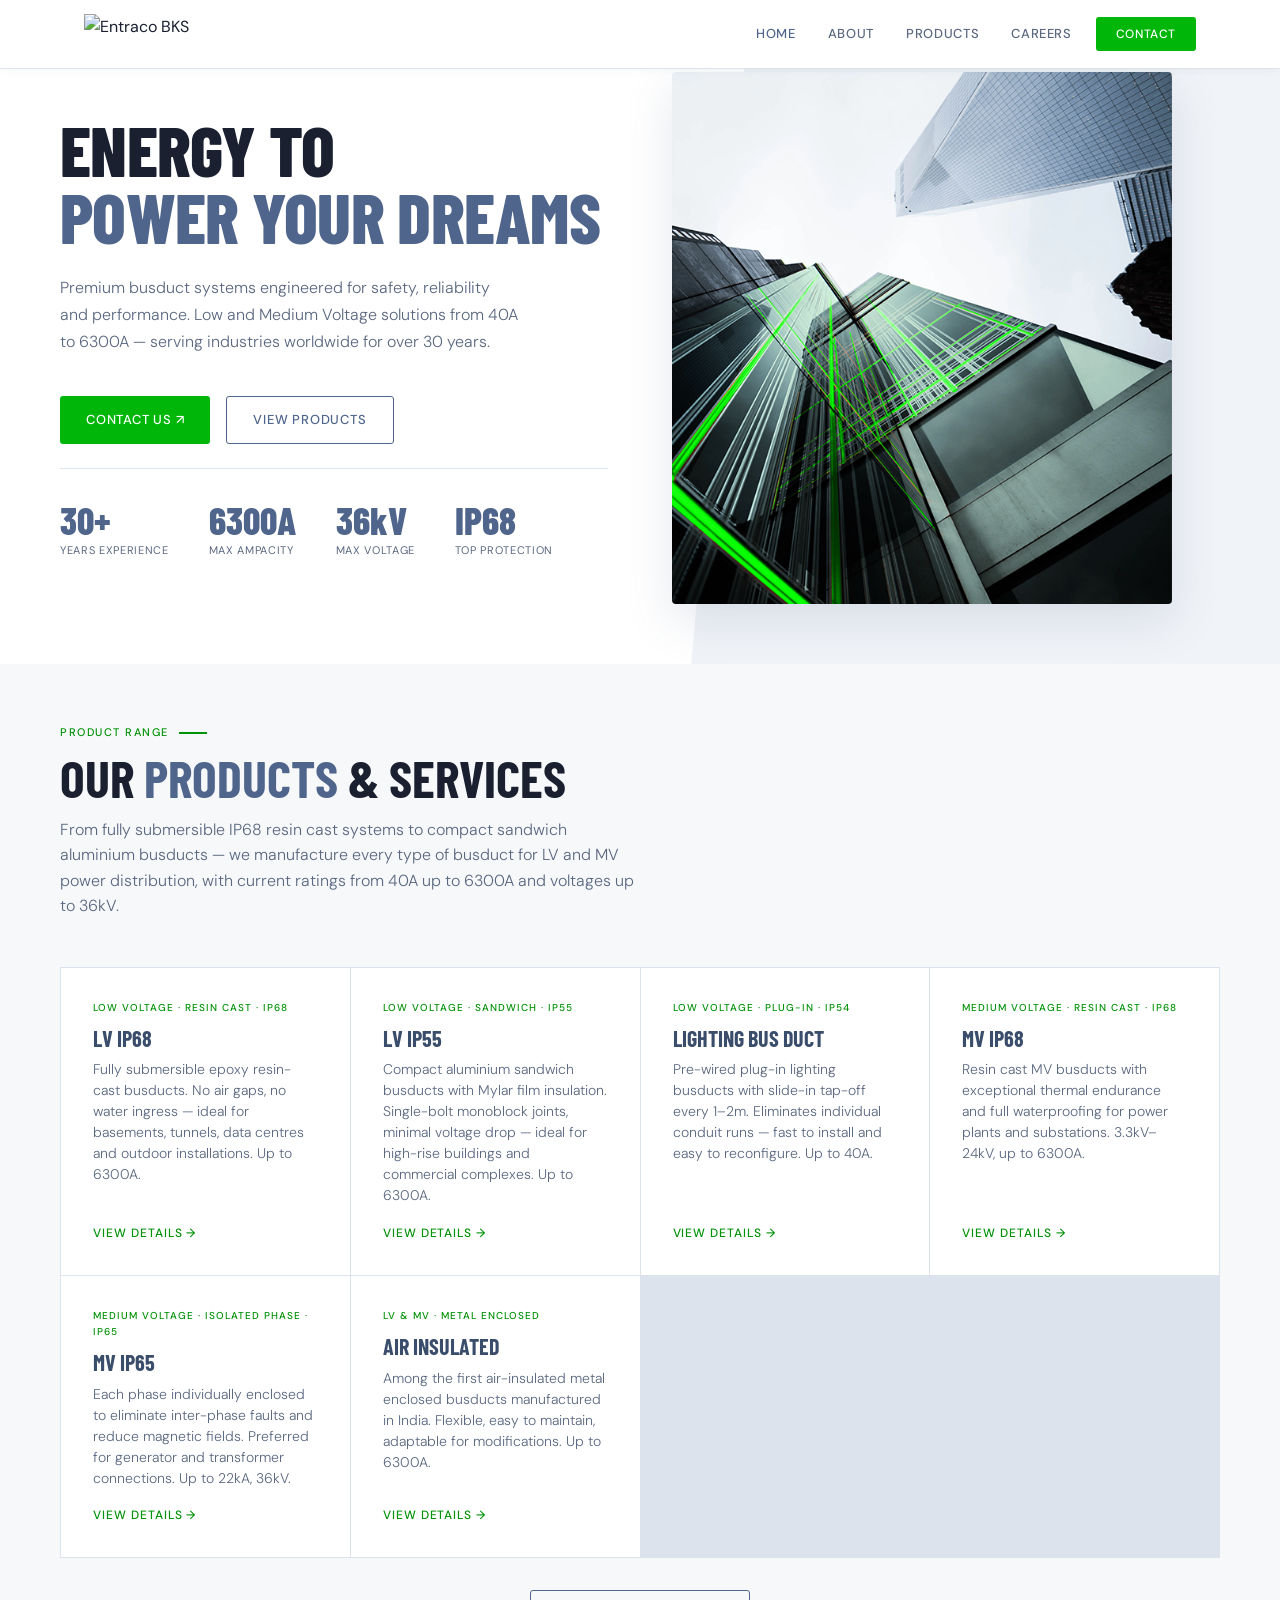
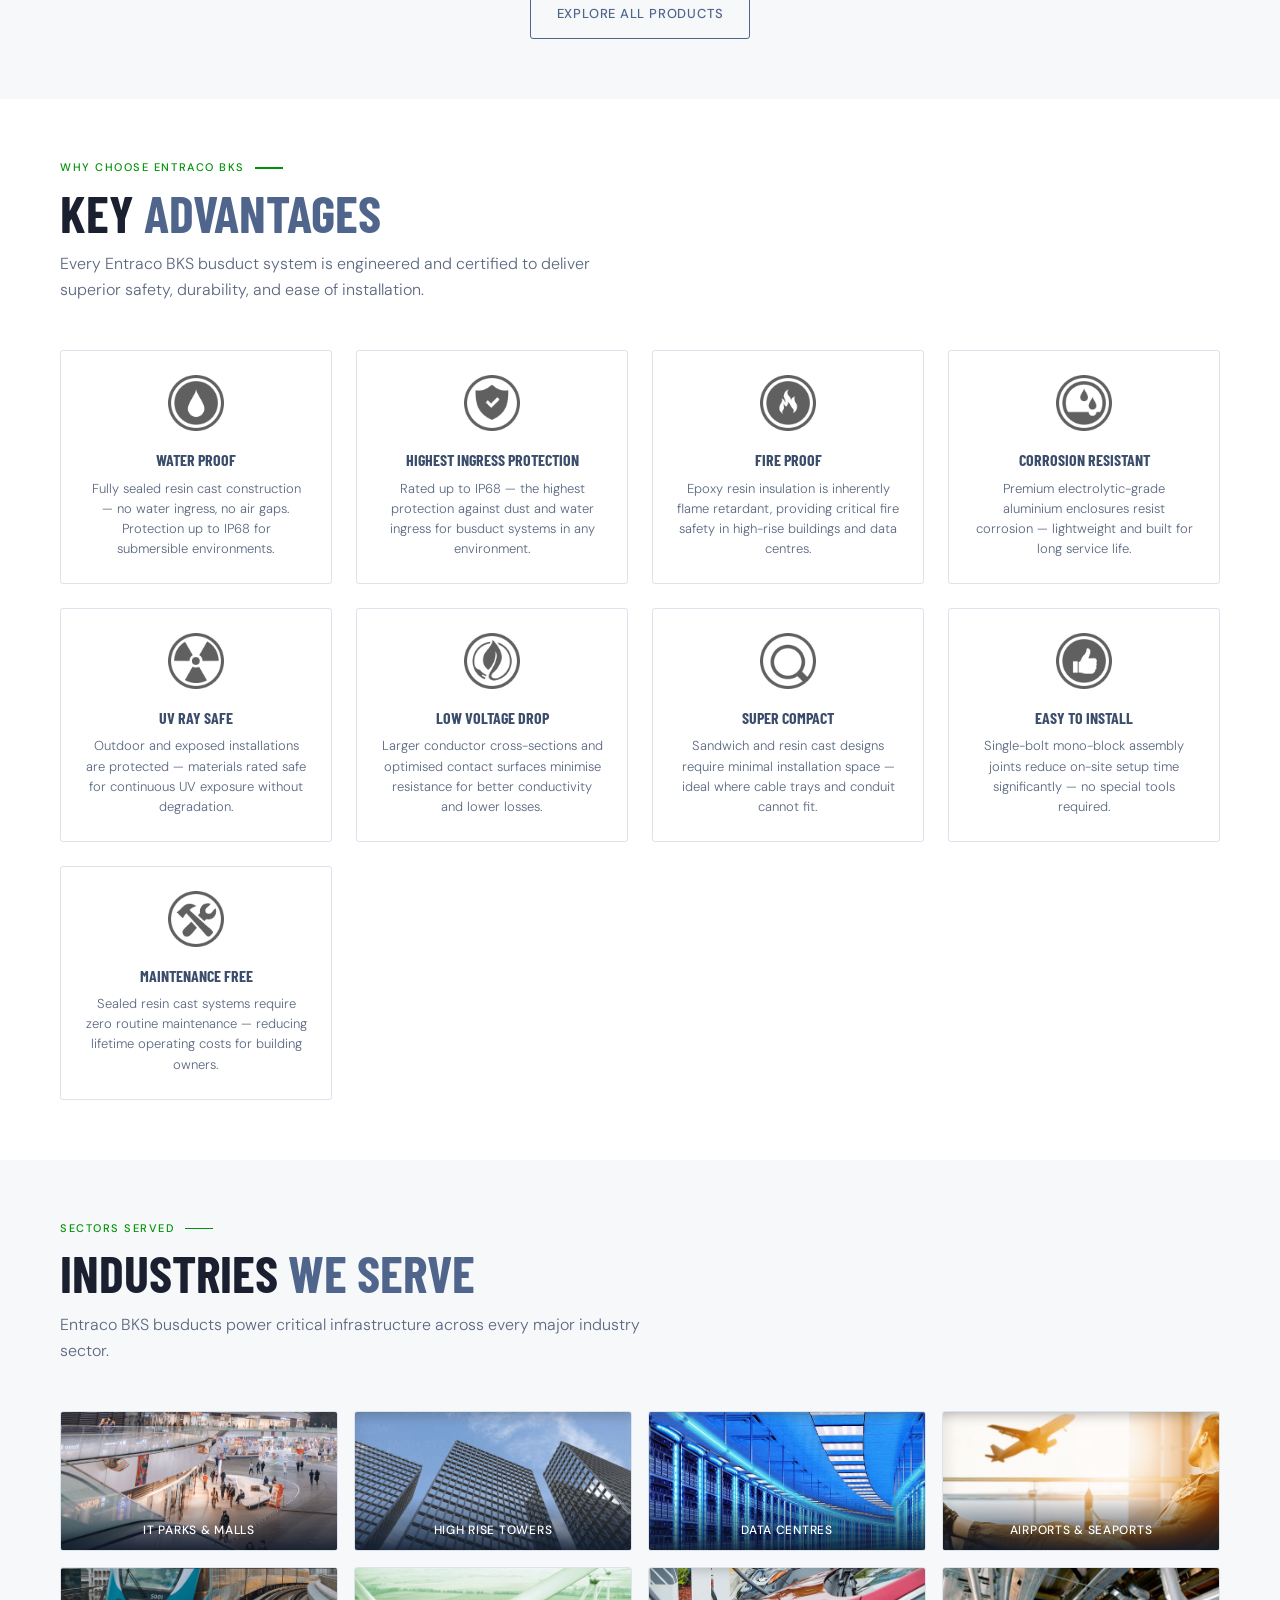
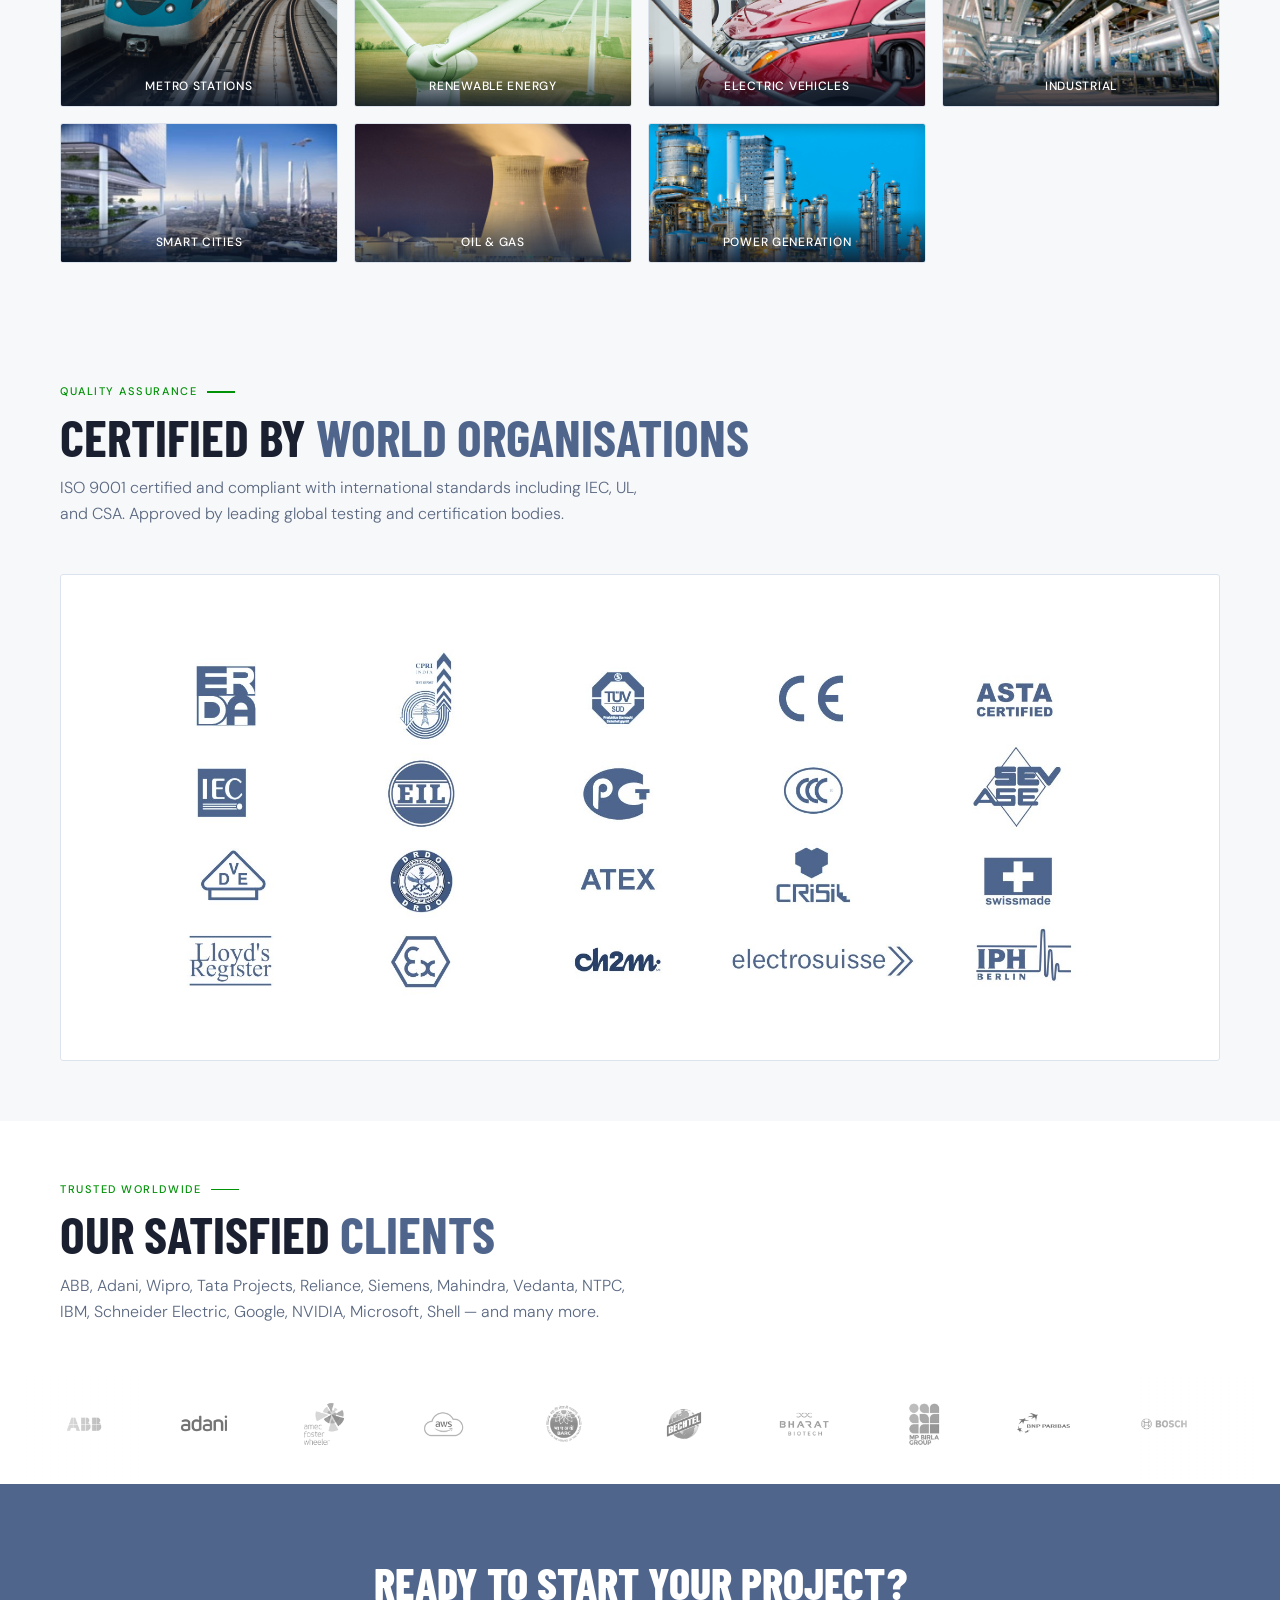
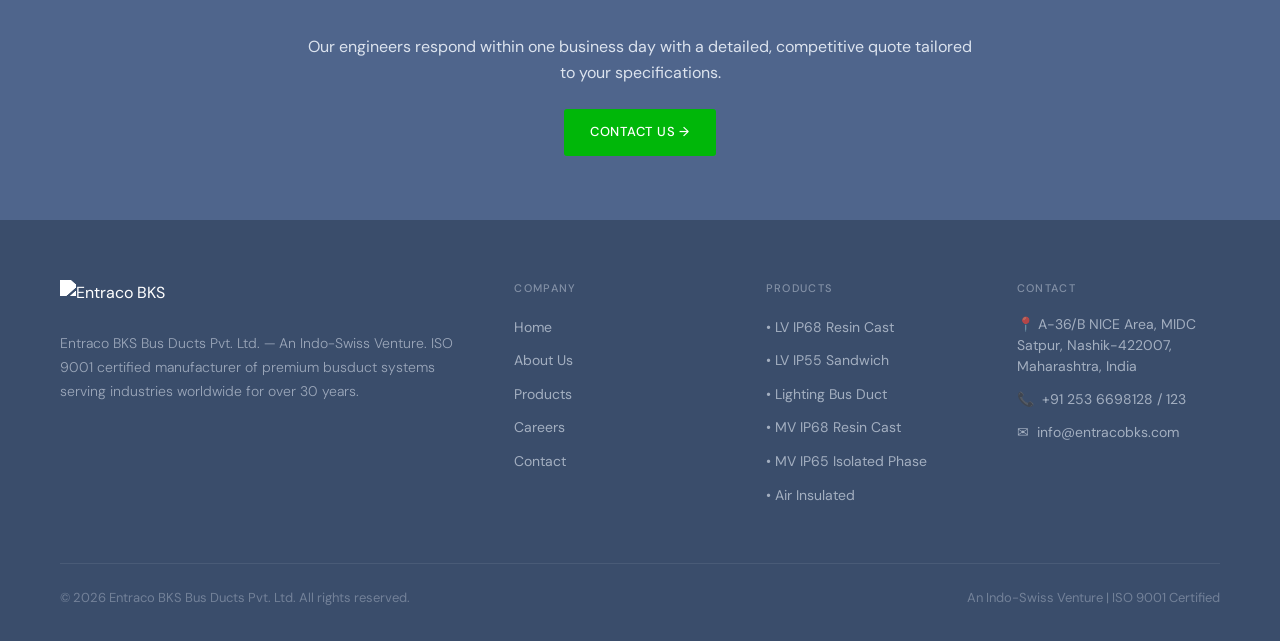
==== commit e57b2c73: "Update site assets and HTML" ====
--- a/index.html
+++ b/index.html
@@ -10,12 +10,11 @@
 <body>
 <div id="nav-root"></div>
 
-<!-- HERO -->
 <section class="hero">
   <div class="hero-bg-shape"></div>
   <div class="hero-inner">
     <div class="hero-content">
-      <h1>Energy to<em>Power Your Dreams</em></h1>
+      <h1>Energy to <em>Power Your Dreams</em></h1>
       <p class="hero-sub">Premium busduct systems engineered for safety, reliability and performance. Low and Medium Voltage solutions from 40A to 6300A — serving industries worldwide for over 30 years.</p>
       <div class="hero-btns">
         <a href="contact.html" class="btn btn-primary">Contact Us ↗</a>
@@ -29,12 +28,11 @@
       </div>
     </div>
     <div class="hero-visual">
-      <img src="https://www.entracobks.com/wp-content/uploads/2018/08/pp3.jpg" alt="Entraco BKS Busduct Systems" onerror="this.onerror=null;this.src='https://www.entracobks.com/wp-content/uploads/2018/08/pp1.jpg'">
-    </div>
-  </div>
-</section>
-
-<!-- PRODUCTS -->
+      <img src="images/li3.png" alt="Entraco BKS Busduct Systems" onerror="this.onerror=null;this.src='https://www.entracobks.com/wp-content/uploads/2018/08/pp1.jpg'">
+    </div>
+  </div>
+</section>
+
 <section class="section section-alt">
   <div class="section-inner">
     <div class="section-head fade-in">
@@ -84,7 +82,6 @@
   </div>
 </section>
 
-<!-- KEY ADVANTAGES — real icons -->
 <section class="section">
   <div class="section-inner">
     <div class="section-head fade-in">
@@ -142,7 +139,6 @@
   </div>
 </section>
 
-<!-- INDUSTRIES — real images, displayed large like the live site -->
 <section class="section section-alt">
   <div class="section-inner">
     <div class="section-head fade-in">
@@ -199,41 +195,6 @@
   </div>
 </section>
 
-<!-- HOW WE WORK -->
-<section class="section">
-  <div class="section-inner">
-    <div style="display:grid;grid-template-columns:1fr 1fr;gap:5rem;align-items:start" class="fade-in">
-      <div>
-        <div class="section-label">Our Process</div>
-        <h2 class="section-title">How We <span>Work</span></h2>
-        <p style="color:var(--muted);font-size:15px;margin:0.75rem 0 2rem;font-weight:300">From first enquiry to after-sales support — we manage every stage of your busduct project.</p>
-        <div class="steps">
-          <div class="step"><div class="step-num">01</div><div class="step-content"><h3>Project Launch</h3><p>Understanding your requirements, defining project scope, and recommending the right product at a competitive price.</p></div></div>
-          <div class="step"><div class="step-num">02</div><div class="step-content"><h3>Design & Engineering</h3><p>3D CAD models, 2D layout drawings, routing diagrams and BOMs delivered before manufacturing begins.</p></div></div>
-          <div class="step"><div class="step-num">03</div><div class="step-content"><h3>Manufacturing</h3><p>Quality products built at our MIDC Nashik facility with rigorous quality control at every stage.</p></div></div>
-          <div class="step"><div class="step-num">04</div><div class="step-content"><h3>On-Site Installation</h3><p>Logistics coordination, on-site supervision, installation, testing and commissioning by our trained team.</p></div></div>
-          <div class="step"><div class="step-num">05</div><div class="step-content"><h3>After-Sales Service</h3><p>Troubleshooting, retrofitting, remote/on-site supervision and any special requirements post-installation.</p></div></div>
-        </div>
-      </div>
-      <div>
-        <div style="background:var(--white);border:1px solid var(--border);border-top:3px solid var(--blue);padding:2rem;border-radius:3px;margin-bottom:1.5rem">
-          <div style="font-size:11px;letter-spacing:0.1em;text-transform:uppercase;color:var(--green);font-weight:500;margin-bottom:1.25rem">Engineering Support Services</div>
-          <ul style="list-style:none;display:flex;flex-direction:column;gap:0.75rem">
-            <li style="display:flex;gap:10px;font-size:14px;color:var(--muted)"><span style="color:var(--green);font-weight:700;flex-shrink:0">✓</span> Decentralised power distribution design</li>
-            <li style="display:flex;gap:10px;font-size:14px;color:var(--muted)"><span style="color:var(--green);font-weight:700;flex-shrink:0">✓</span> Technical & cost optimisation</li>
-            <li style="display:flex;gap:10px;font-size:14px;color:var(--muted)"><span style="color:var(--green);font-weight:700;flex-shrink:0">✓</span> Transformer-to-switchboard connections</li>
-            <li style="display:flex;gap:10px;font-size:14px;color:var(--muted)"><span style="color:var(--green);font-weight:700;flex-shrink:0">✓</span> Protection discrimination analysis</li>
-            <li style="display:flex;gap:10px;font-size:14px;color:var(--muted)"><span style="color:var(--green);font-weight:700;flex-shrink:0">✓</span> 3D CAD models and complete BOM</li>
-            <li style="display:flex;gap:10px;font-size:14px;color:var(--muted)"><span style="color:var(--green);font-weight:700;flex-shrink:0">✓</span> Technical training for contractors</li>
-          </ul>
-        </div>
-        <a href="contact.html" class="btn btn-primary" style="width:100%;justify-content:center">Talk to an Expert →</a>
-      </div>
-    </div>
-  </div>
-</section>
-
-<!-- CERTIFICATIONS — use the uploaded certified_img.jpg -->
 <section class="section section-alt">
   <div class="section-inner">
     <div class="section-head fade-in">
@@ -242,46 +203,111 @@
       <p class="section-desc">ISO 9001 certified and compliant with international standards including IEC, UL, and CSA. Approved by leading global testing and certification bodies.</p>
     </div>
     <div class="fade-in" style="background:var(--white);border:1px solid var(--border);border-radius:3px;padding:2.5rem;margin-top:1rem">
-      <img src="images/certified_img.jpg" alt="Entraco BKS Certifications — ERDA, CPRI, TÜV SÜD, CE, ASTA, IEC, EIL, ATEX, CRISIL, Lloyd's Register, VDE, DRDO, SwissMade, ch2m, electrosuisse, IPH Berlin" style="width:100%;height:auto;display:block">
-    </div>
-  </div>
-</section>
-
-<!-- CLIENTS -->
-<section class="section">
+      <img src="images/certified_img.jpg" alt="Entraco BKS Certifications" style="width:100%;height:auto;display:block">
+    </div>
+  </div>
+</section>
+
+<section class="section" style="padding-bottom:0">
   <div class="section-inner">
     <div class="section-head fade-in">
       <div class="section-label">Trusted Worldwide</div>
       <h2 class="section-title">Our Satisfied <span>Clients</span></h2>
       <p class="section-desc">ABB, Adani, Wipro, Tata Projects, Reliance, Siemens, Mahindra, Vedanta, NTPC, IBM, Schneider Electric, Google, NVIDIA, Microsoft, Shell — and many more.</p>
     </div>
-    <div class="clients-grid fade-in">
-      <div class="client-item"><img src="https://www.entracobks.com/wp-content/uploads/2022/08/1.jpg" alt="Client" loading="lazy"></div>
-      <div class="client-item"><img src="https://www.entracobks.com/wp-content/uploads/2022/08/2.jpg" alt="Client" loading="lazy"></div>
-      <div class="client-item"><img src="https://www.entracobks.com/wp-content/uploads/2022/08/3.jpg" alt="Client" loading="lazy"></div>
-      <div class="client-item"><img src="https://www.entracobks.com/wp-content/uploads/2022/08/4.jpg" alt="Client" loading="lazy"></div>
-      <div class="client-item"><img src="https://www.entracobks.com/wp-content/uploads/2022/08/5.jpg" alt="Client" loading="lazy"></div>
-      <div class="client-item"><img src="https://www.entracobks.com/wp-content/uploads/2022/08/6.jpg" alt="Client" loading="lazy"></div>
-      <div class="client-item"><img src="https://www.entracobks.com/wp-content/uploads/2022/08/7.jpg" alt="Client" loading="lazy"></div>
-      <div class="client-item"><img src="https://www.entracobks.com/wp-content/uploads/2022/08/8.jpg" alt="Client" loading="lazy"></div>
-      <div class="client-item"><img src="https://www.entracobks.com/wp-content/uploads/2022/08/9.jpg" alt="Client" loading="lazy"></div>
-      <div class="client-item"><img src="https://www.entracobks.com/wp-content/uploads/2022/08/10.jpg" alt="Client" loading="lazy"></div>
-      <div class="client-item"><img src="https://www.entracobks.com/wp-content/uploads/2022/08/11.jpg" alt="Client" loading="lazy"></div>
-      <div class="client-item"><img src="https://www.entracobks.com/wp-content/uploads/2022/08/12.jpg" alt="Client" loading="lazy"></div>
-      <div class="client-item"><img src="https://www.entracobks.com/wp-content/uploads/2022/08/13.jpg" alt="Client" loading="lazy"></div>
-      <div class="client-item"><img src="https://www.entracobks.com/wp-content/uploads/2022/08/14.jpg" alt="Client" loading="lazy"></div>
-      <div class="client-item"><img src="https://www.entracobks.com/wp-content/uploads/2022/08/15.jpg" alt="Client" loading="lazy"></div>
-      <div class="client-item"><img src="https://www.entracobks.com/wp-content/uploads/2022/08/16.jpg" alt="Client" loading="lazy"></div>
-      <div class="client-item"><img src="https://www.entracobks.com/wp-content/uploads/2022/08/17.jpg" alt="Client" loading="lazy"></div>
-      <div class="client-item"><img src="https://www.entracobks.com/wp-content/uploads/2022/08/18.jpg" alt="Client" loading="lazy"></div>
-      <div class="client-item"><img src="https://www.entracobks.com/wp-content/uploads/2022/08/19.jpg" alt="Client" loading="lazy"></div>
-      <div class="client-item"><img src="https://www.entracobks.com/wp-content/uploads/2022/08/20.jpg" alt="Client" loading="lazy"></div>
-      <div class="client-item"><img src="https://www.entracobks.com/wp-content/uploads/2022/08/21.jpg" alt="Client" loading="lazy"></div>
-      <div class="client-item"><img src="https://www.entracobks.com/wp-content/uploads/2022/08/22.jpg" alt="Client" loading="lazy"></div>
-      <div class="client-item"><img src="https://www.entracobks.com/wp-content/uploads/2022/08/23.jpg" alt="Client" loading="lazy"></div>
-      <div class="client-item"><img src="https://www.entracobks.com/wp-content/uploads/2022/08/24.jpg" alt="Client" loading="lazy"></div>
-    </div>
-  </div>
+  </div>
+
+  <div class="logos" style="margin-top:2.5rem">
+    <div class="logos-slide" aria-hidden="true">
+        <img src="logos/abb.png" />
+        <img src="logos/adani.png" />
+        <img src="logos/afw.png" />
+        <img src="logos/aws.png" />
+        <img src="logos/barc.png" />
+        <img src="logos/bechtel.png" />
+        <img src="logos/bharatbio.png" />
+        <img src="logos/birla.png" />
+        <img src="logos/bnp.png" />
+        <img src="logos/bosch.png" />
+        <img src="logos/bses.png" />
+        <img src="logos/cisco.png" />
+        <img src="logos/drdo.png" />
+        <img src="logos/fluor.png" />
+        <img src="logos/goog.png" />
+        <img src="logos/hmel.png" />
+        <img src="logos/hp.png" />
+        <img src="logos/ibm.png" />
+        <img src="logos/Indianoil.png" />
+        <img src="logos/jsw.png" />
+        <img src="logos/kbz.png" />
+        <img src="logos/knpc.png" />
+        <img src="logos/krupp.png" />
+        <img src="logos/lt.png" />
+        <img src="logos/mahindra.png" />
+        <img src="logos/misco.png" />
+        <img src="logos/msft.png" />
+        <img src="logos/ntpc.png" />
+        <img src="logos/nvda.png" />
+        <img src="logos/nxtra.png" />
+        <img src="logos/occ.png" />
+        <img src="logos/omv.png" />
+        <img src="logos/ongc.png" />
+        <img src="logos/reliance.png" />
+        <img src="logos/schneder.png" />
+        <img src="logos/seagram.png" />
+        <img src="logos/shell.png" />
+        <img src="logos/siemens.png" />
+        <img src="logos/stt.png" />
+        <img src="logos/tata.png" />
+        <img src="logos/vedanta.png" />
+        <img src="logos/wipro.png" />
+      </div>
+
+      <div class="logos-slide" aria-hidden="true">
+        <img src="logos/abb.png" />
+        <img src="logos/adani.png" />
+        <img src="logos/afw.png" />
+        <img src="logos/aws.png" />
+        <img src="logos/barc.png" />
+        <img src="logos/bechtel.png" />
+        <img src="logos/bharatbio.png" />
+        <img src="logos/birla.png" />
+        <img src="logos/bnp.png" />
+        <img src="logos/bosch.png" />
+        <img src="logos/bses.png" />
+        <img src="logos/cisco.png" />
+        <img src="logos/drdo.png" />
+        <img src="logos/fluor.png" />
+        <img src="logos/goog.png" />
+        <img src="logos/hmel.png" />
+        <img src="logos/hp.png" />
+        <img src="logos/ibm.png" />
+        <img src="logos/Indianoil.png" />
+        <img src="logos/jsw.png" />
+        <img src="logos/kbz.png" />
+        <img src="logos/knpc.png" />
+        <img src="logos/krupp.png" />
+        <img src="logos/lt.png" />
+        <img src="logos/mahindra.png" />
+        <img src="logos/misco.png" />
+        <img src="logos/msft.png" />
+        <img src="logos/ntpc.png" />
+        <img src="logos/nvda.png" />
+        <img src="logos/nxtra.png" />
+        <img src="logos/occ.png" />
+        <img src="logos/omv.png" />
+        <img src="logos/ongc.png" />
+        <img src="logos/reliance.png" />
+        <img src="logos/schneder.png" />
+        <img src="logos/seagram.png" />
+        <img src="logos/shell.png" />
+        <img src="logos/siemens.png" />
+        <img src="logos/stt.png" />
+        <img src="logos/tata.png" />
+        <img src="logos/vedanta.png" />
+        <img src="logos/wipro.png" />
+      </div>
+    </div>
 </section>
 
 <div class="cta-strip">
@@ -293,6 +319,7 @@
 </div>
 
 <div id="footer-root"></div>
+
 <script src="js/components.js"></script>
 <script>
   document.getElementById('nav-root').innerHTML = getNav('home');
@@ -300,4 +327,4 @@
 </script>
 <script src="js/main.js"></script>
 </body>
-</html>
+</html>
--- a/css/style.css
+++ b/css/style.css
@@ -9,8 +9,8 @@
   --green:   #00b709;
   --green-dk:#009207;
   --green-lt:#d2ffd4;
-  --red:     #ea0329;
-  --red-dk:  #c50222;
+  --red:     #009207;
+  --red-dk:  #009207;
   --white:   #ffffff;
   --off:     #f7f8fa;
   --text:    #1a2030;
@@ -51,7 +51,7 @@
 .mobile-menu a:hover { color: var(--green); }
 .mobile-menu .close-btn { position: absolute; top: 1.5rem; right: 1.5rem; background: none; border: none; color: var(--blue); font-size: 32px; cursor: pointer; }
 
-.hero { min-height: 100vh; display: flex; align-items: center; position: relative; overflow: hidden; padding: 100px 1.5rem 60px; background: var(--white); }
+.hero { min-height: 72vh; display: flex; align-items: center; position: relative; overflow: hidden; padding: 72px 1.5rem 60px; background: var(--white); }
 .hero-bg-shape { position: absolute; right: 0; top: 0; bottom: 0; width: 46%; background: var(--blue-xs); clip-path: polygon(10% 0, 100% 0, 100% 100%, 0 100%); }
 .hero-inner { position: relative; max-width: var(--max); margin: 0 auto; width: 100%; display: grid; grid-template-columns: 1fr 1fr; gap: 4rem; align-items: center; }
 .hero-content {}
@@ -70,11 +70,11 @@
 .btn-outline:hover { background: var(--blue); color: var(--white); }
 .btn-white { background: var(--white); color: var(--blue); }
 .btn-white:hover { background: var(--blue-lt); }
-.hero-stats { display: flex; gap: 2.5rem; margin-top: 3rem; padding-top: 2rem; border-top: 1px solid var(--border); flex-wrap: wrap; }
+.hero-stats { display: flex; gap: 2.5rem; margin-top: 1.5rem; padding-top: 2rem; border-top: 1px solid var(--border); flex-wrap: wrap; }
 .stat-item .num { font-family: var(--font-head); font-size: 38px; font-weight: 800; color: var(--blue); line-height: 1; }
 .stat-item .lbl { font-size: 11px; color: var(--muted); letter-spacing: 0.06em; text-transform: uppercase; margin-top: 3px; }
 
-.section { padding: 80px 1.5rem; }
+.section { padding: 60px 1.5rem; }
 .section-inner { max-width: var(--max); margin: 0 auto; }
 .section-alt { background: var(--off); }
 .section-blue { background: var(--blue); }
@@ -250,6 +250,70 @@
   .step { grid-template-columns: 56px 1fr; }
   .step-num { font-size: 38px; }
   .value-cards { grid-template-columns: 1fr; }
-  .section { padding: 60px 1.5rem; }
+  .section { padding: 20px 1.5rem; }
   .advantages-grid { grid-template-columns: 1fr; }
 }
+/* ── LOGO SCROLL MARQUEE ── */
+@keyframes slide {
+  from { transform: translateX(0); }
+  to   { transform: translateX(-100%); }
+}
+
+.logos {
+  overflow: hidden;
+  padding: 20px 0;
+  background: var(--white);
+  white-space: nowrap;
+  position: relative;
+  /* fade edges */
+}
+
+.logos::before,
+.logos::after {
+  content: "";
+  position: absolute;
+  top: 0;
+  bottom: 0;
+  width: 120px;
+  z-index: 2;
+  pointer-events: none;
+}
+
+.logos::before {
+  left: 0;
+  background: linear-gradient(to right, var(--white), transparent);
+}
+
+.logos::after {
+  right: 0;
+  background: linear-gradient(to left, var(--white), transparent);
+}
+
+.logos:hover .logos-slide {
+  animation-play-state: paused;
+}
+
+/* Two identical slides sit side-by-side; when the first finishes sliding
+   fully off-screen (-100%) the second seamlessly takes over */
+.logos-slide {
+  display: inline-flex;
+  align-items: center;
+  gap: 0;
+  animation: slide 60s linear infinite;
+  /* will-change keeps the GPU layer active for smooth motion */
+  will-change: transform;
+}
+
+.logos-slide img {
+  height: 64px;
+  width: auto;
+  margin: 0 28px;
+  object-fit: contain;
+  filter: grayscale(1) opacity(0.55);
+  transition: filter 0.2s;
+  flex-shrink: 0;
+}
+
+.logos-slide img:hover {
+  filter: grayscale(0) opacity(1);
+}
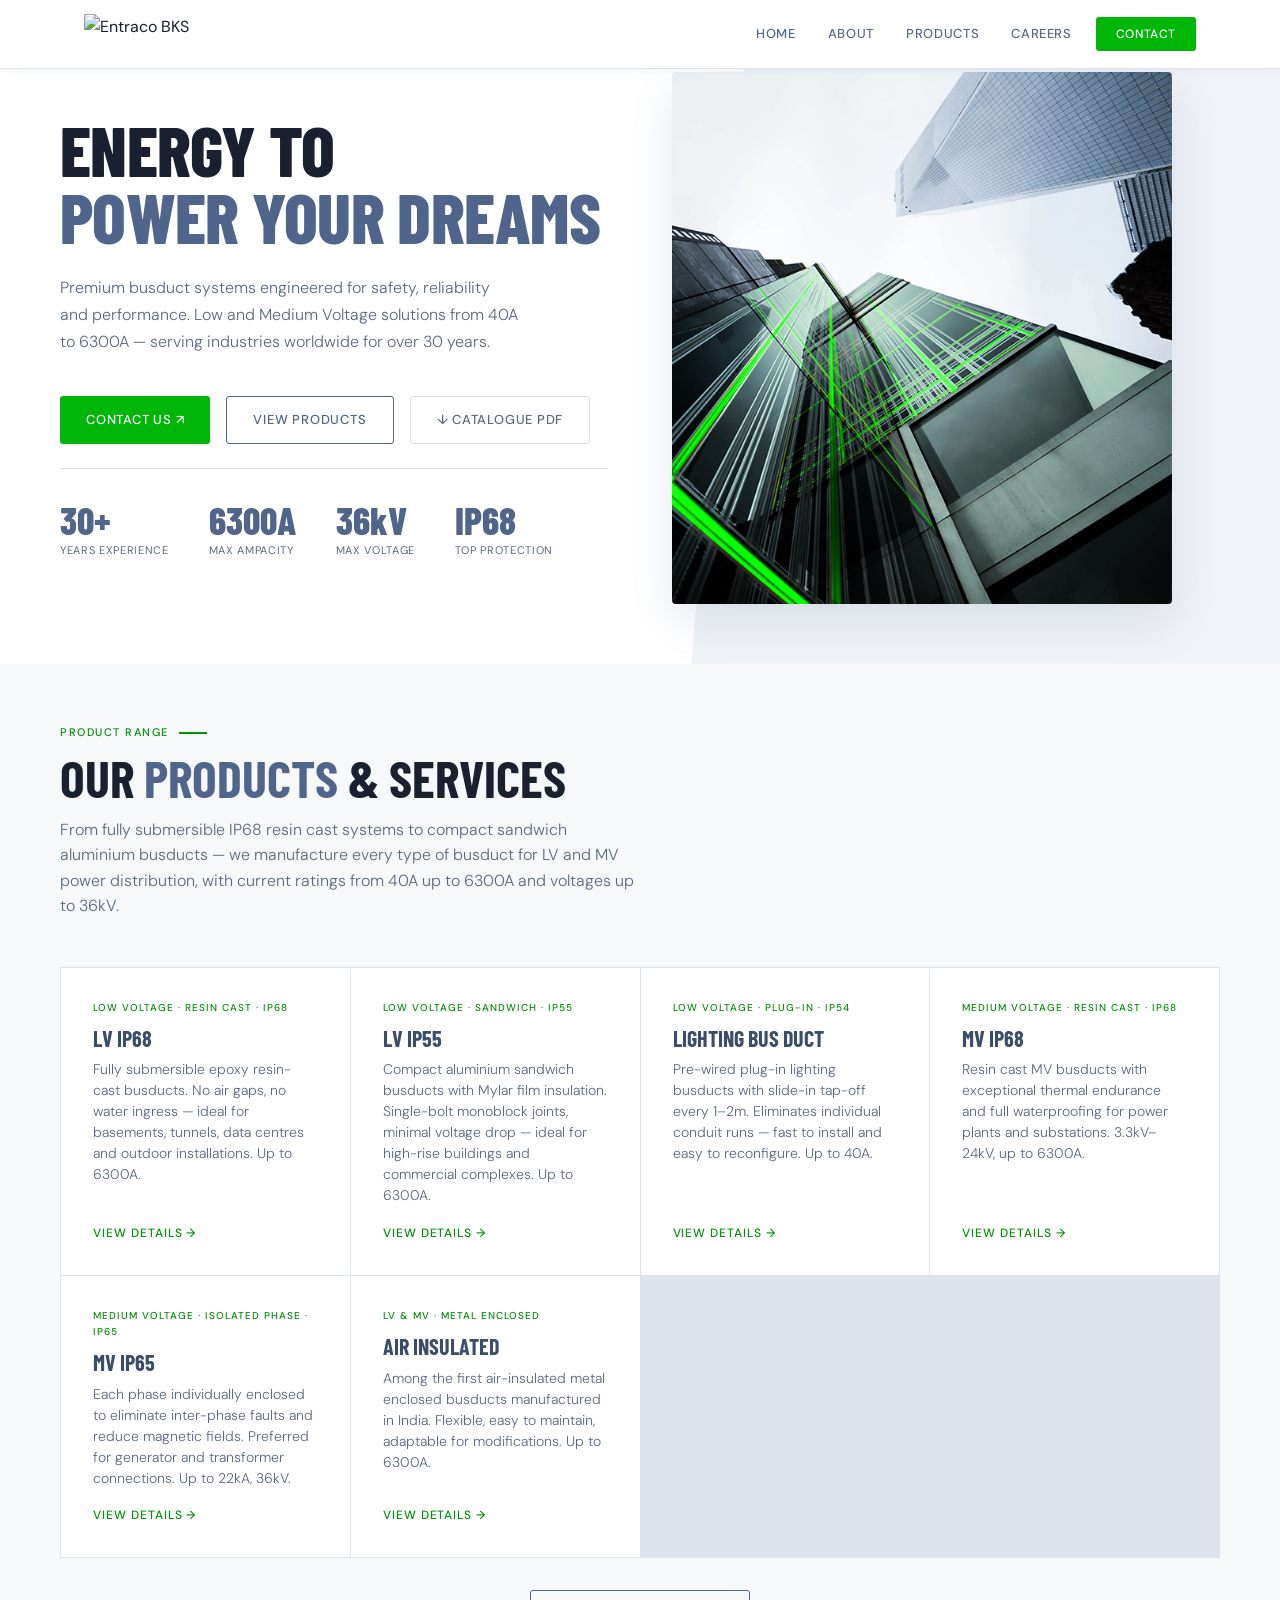
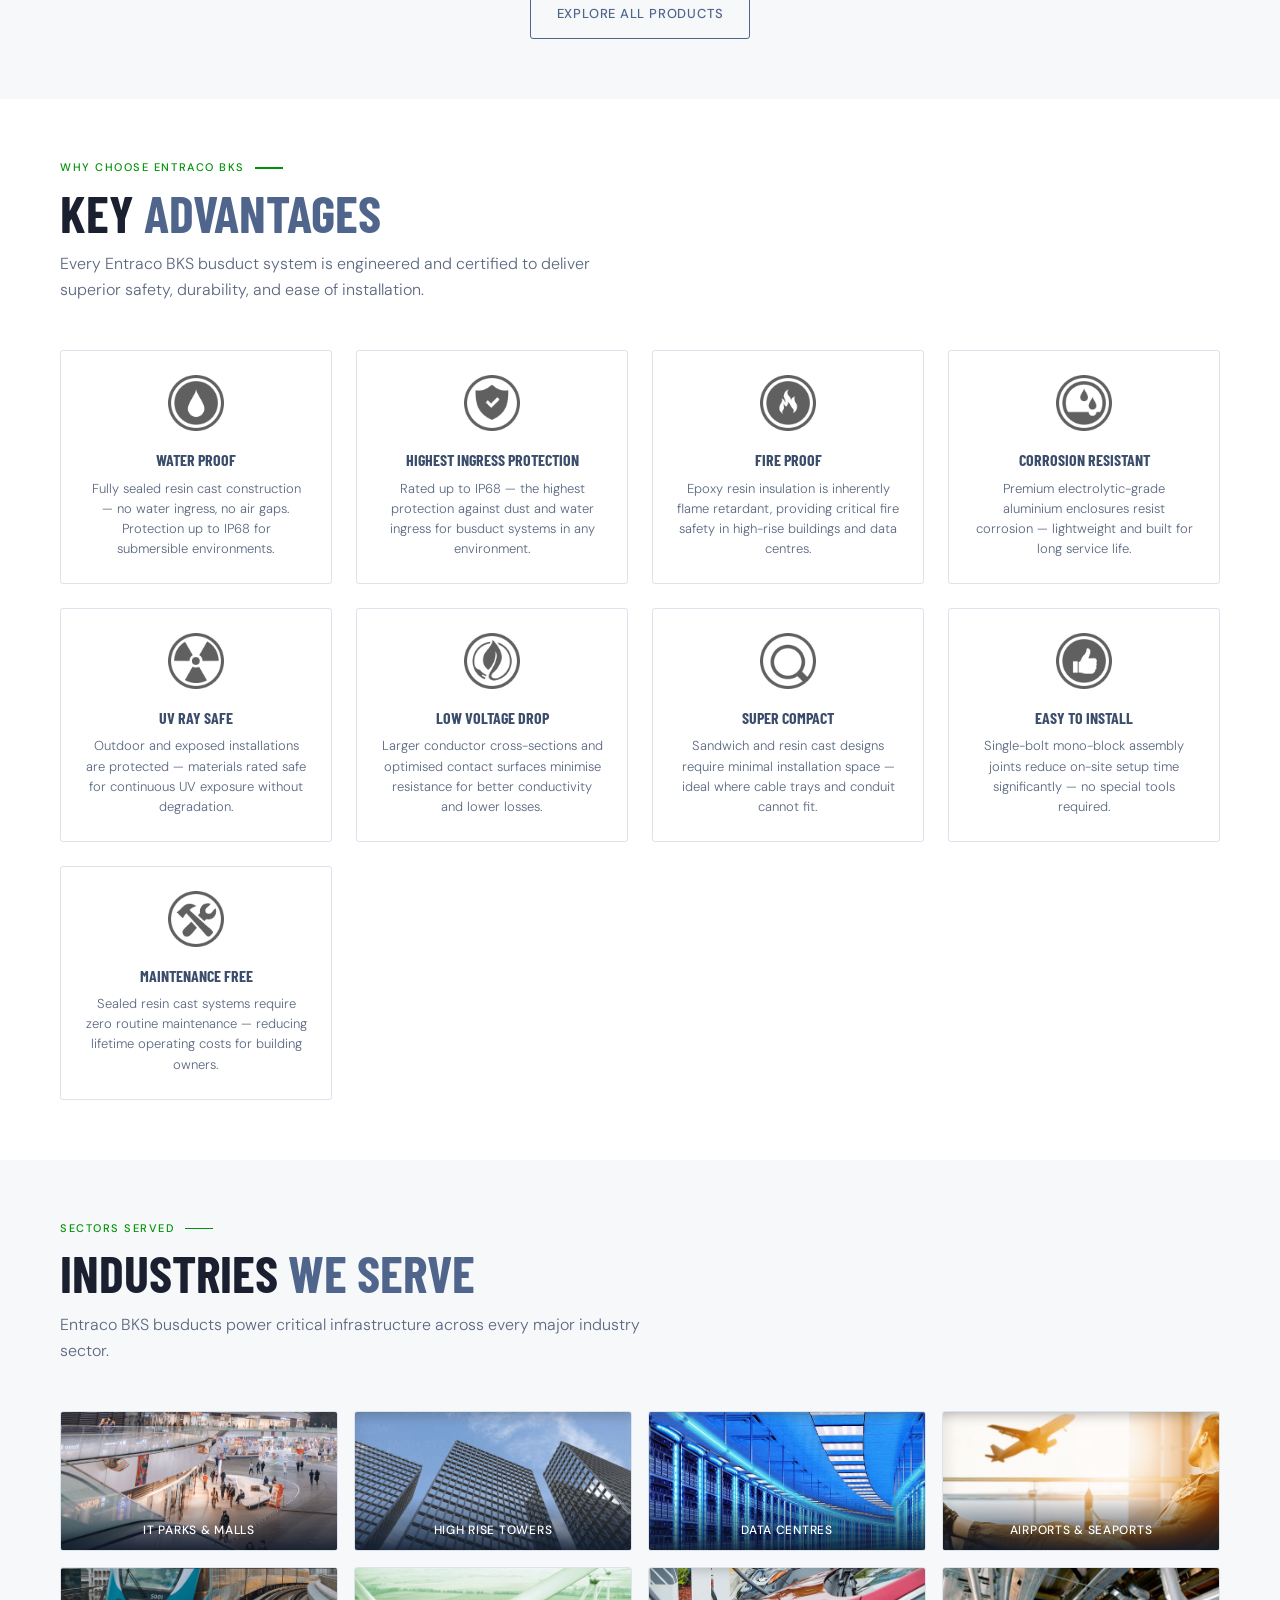
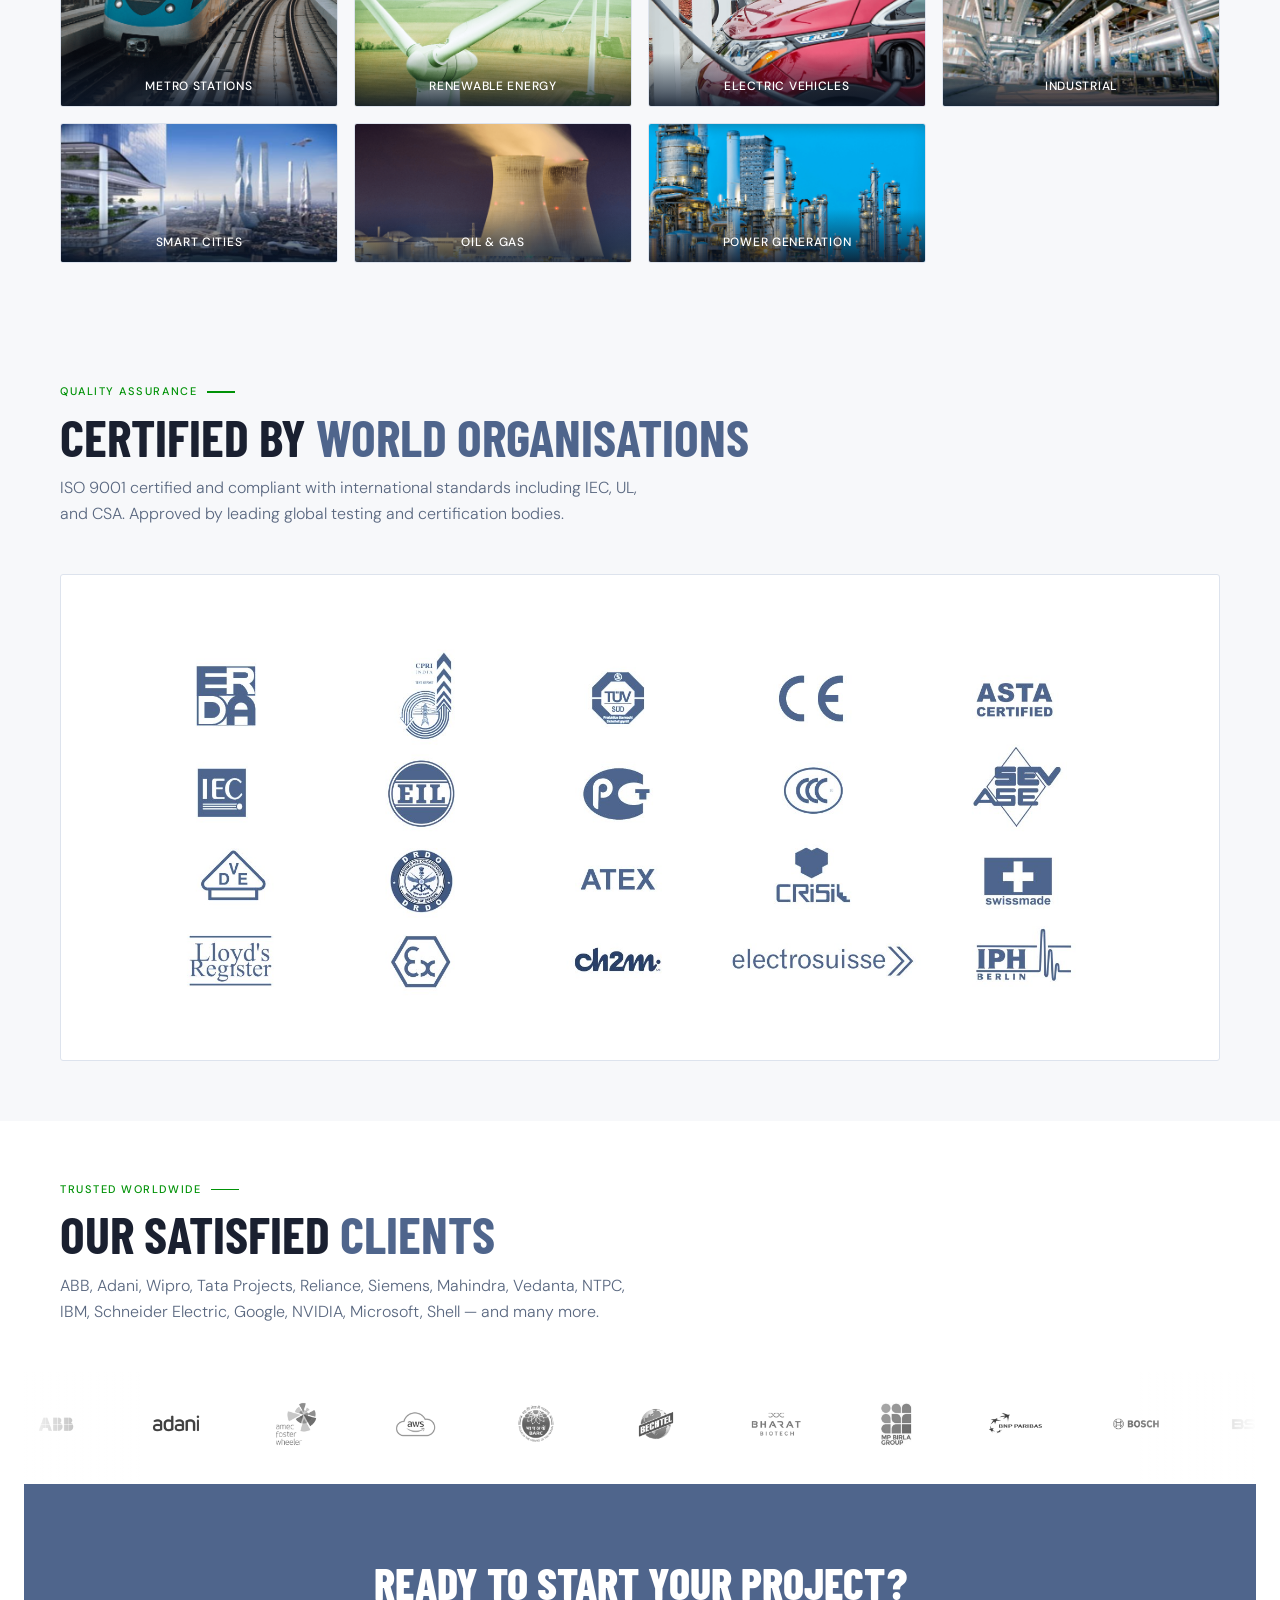
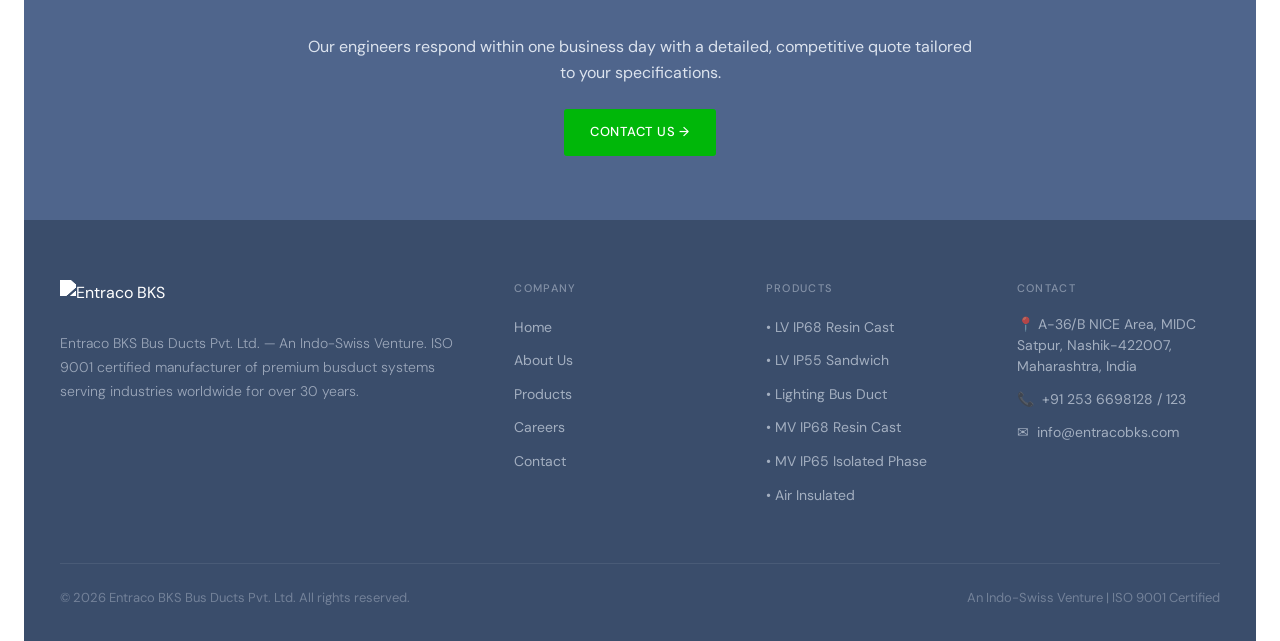
==== commit 6a12fd85: "Add new images and update HTML for team review" ====
--- a/index.html
+++ b/index.html
@@ -19,6 +19,7 @@
       <div class="hero-btns">
         <a href="contact.html" class="btn btn-primary">Contact Us ↗</a>
         <a href="products.html" class="btn btn-outline">View Products</a>
+        <a href="entracobks_catalogue.pdf" download class="btn btn-outline" style="color:var(--muted);border-color:var(--border)">&#8595; Catalogue PDF</a>
       </div>
       <div class="hero-stats">
         <div class="stat-item"><div class="num">30+</div><div class="lbl">Years Experience</div></div>
@@ -218,6 +219,7 @@
   </div>
 
   <div class="logos" style="margin-top:2.5rem">
+    <div class="logos-track">
     <div class="logos-slide" aria-hidden="true">
         <img src="logos/abb.png" />
         <img src="logos/adani.png" />
@@ -307,8 +309,8 @@
         <img src="logos/vedanta.png" />
         <img src="logos/wipro.png" />
       </div>
-    </div>
-</section>
+    </div><!-- /.logos-track -->
+  </div>
 
 <div class="cta-strip">
   <div style="max-width:680px;margin:0 auto">
@@ -326,5 +328,30 @@
   document.getElementById('footer-root').innerHTML = getFooter();
 </script>
 <script src="js/main.js"></script>
+<script>
+  (function () {
+    var track = document.querySelector('.logos-track');
+    var slide = document.querySelector('.logos-slide');
+    if (!track || !slide) return;
+
+    function setMarquee() {
+      var slideWidth = slide.getBoundingClientRect().width;
+      var gap = 56; // must match the CSS gap on .logos-track
+      var totalShift = slideWidth + gap;
+      var el = document.getElementById('marquee-style');
+      if (!el) { el = document.createElement('style'); el.id = 'marquee-style'; document.head.appendChild(el); }
+      el.textContent = '@keyframes slide { from { transform: translateX(0); } to { transform: translateX(-' + totalShift + 'px); } }';
+      track.style.animation = 'none';
+      track.offsetHeight;
+      track.style.animation = '';
+    }
+
+    if (document.readyState === 'complete') {
+      setMarquee();
+    } else {
+      window.addEventListener('load', setMarquee);
+    }
+  })();
+</script>
 </body>
 </html>
--- a/css/style.css
+++ b/css/style.css
@@ -256,16 +256,14 @@
 /* ── LOGO SCROLL MARQUEE ── */
 @keyframes slide {
   from { transform: translateX(0); }
-  to   { transform: translateX(-100%); }
+  to   { transform: translateX(-50%); } /* overridden by JS with exact px value */
 }
 
 .logos {
   overflow: hidden;
   padding: 20px 0;
   background: var(--white);
-  white-space: nowrap;
   position: relative;
-  /* fade edges */
 }
 
 .logos::before,
@@ -289,31 +287,39 @@
   background: linear-gradient(to left, var(--white), transparent);
 }
 
-.logos:hover .logos-slide {
+.logos:hover .logos-track {
   animation-play-state: paused;
 }
 
-/* Two identical slides sit side-by-side; when the first finishes sliding
-   fully off-screen (-100%) the second seamlessly takes over */
+/* The track holds both slides and is what animates */
+.logos-track {
+  display: inline-flex;
+  align-items: center;
+  gap: 56px; /* space between the last logo of set 1 and first logo of set 2 */
+  animation: slide 60s linear infinite;
+  will-change: transform;
+  white-space: nowrap;
+}
+
+/* Each slide is just a flex row of logos */
 .logos-slide {
   display: inline-flex;
   align-items: center;
-  gap: 0;
-  animation: slide 60s linear infinite;
-  /* will-change keeps the GPU layer active for smooth motion */
-  will-change: transform;
+  gap: 56px;
+  flex-shrink: 0;
 }
 
 .logos-slide img {
   height: 64px;
   width: auto;
-  margin: 0 28px;
   object-fit: contain;
-  filter: grayscale(1) opacity(0.55);
-  transition: filter 0.2s;
+  filter: grayscale(1);
+  opacity: 0.75;
+  transition: filter 0.2s, opacity 0.2s;
   flex-shrink: 0;
 }
 
 .logos-slide img:hover {
-  filter: grayscale(0) opacity(1);
-}
+  filter: grayscale(0);
+  opacity: 1;
+}
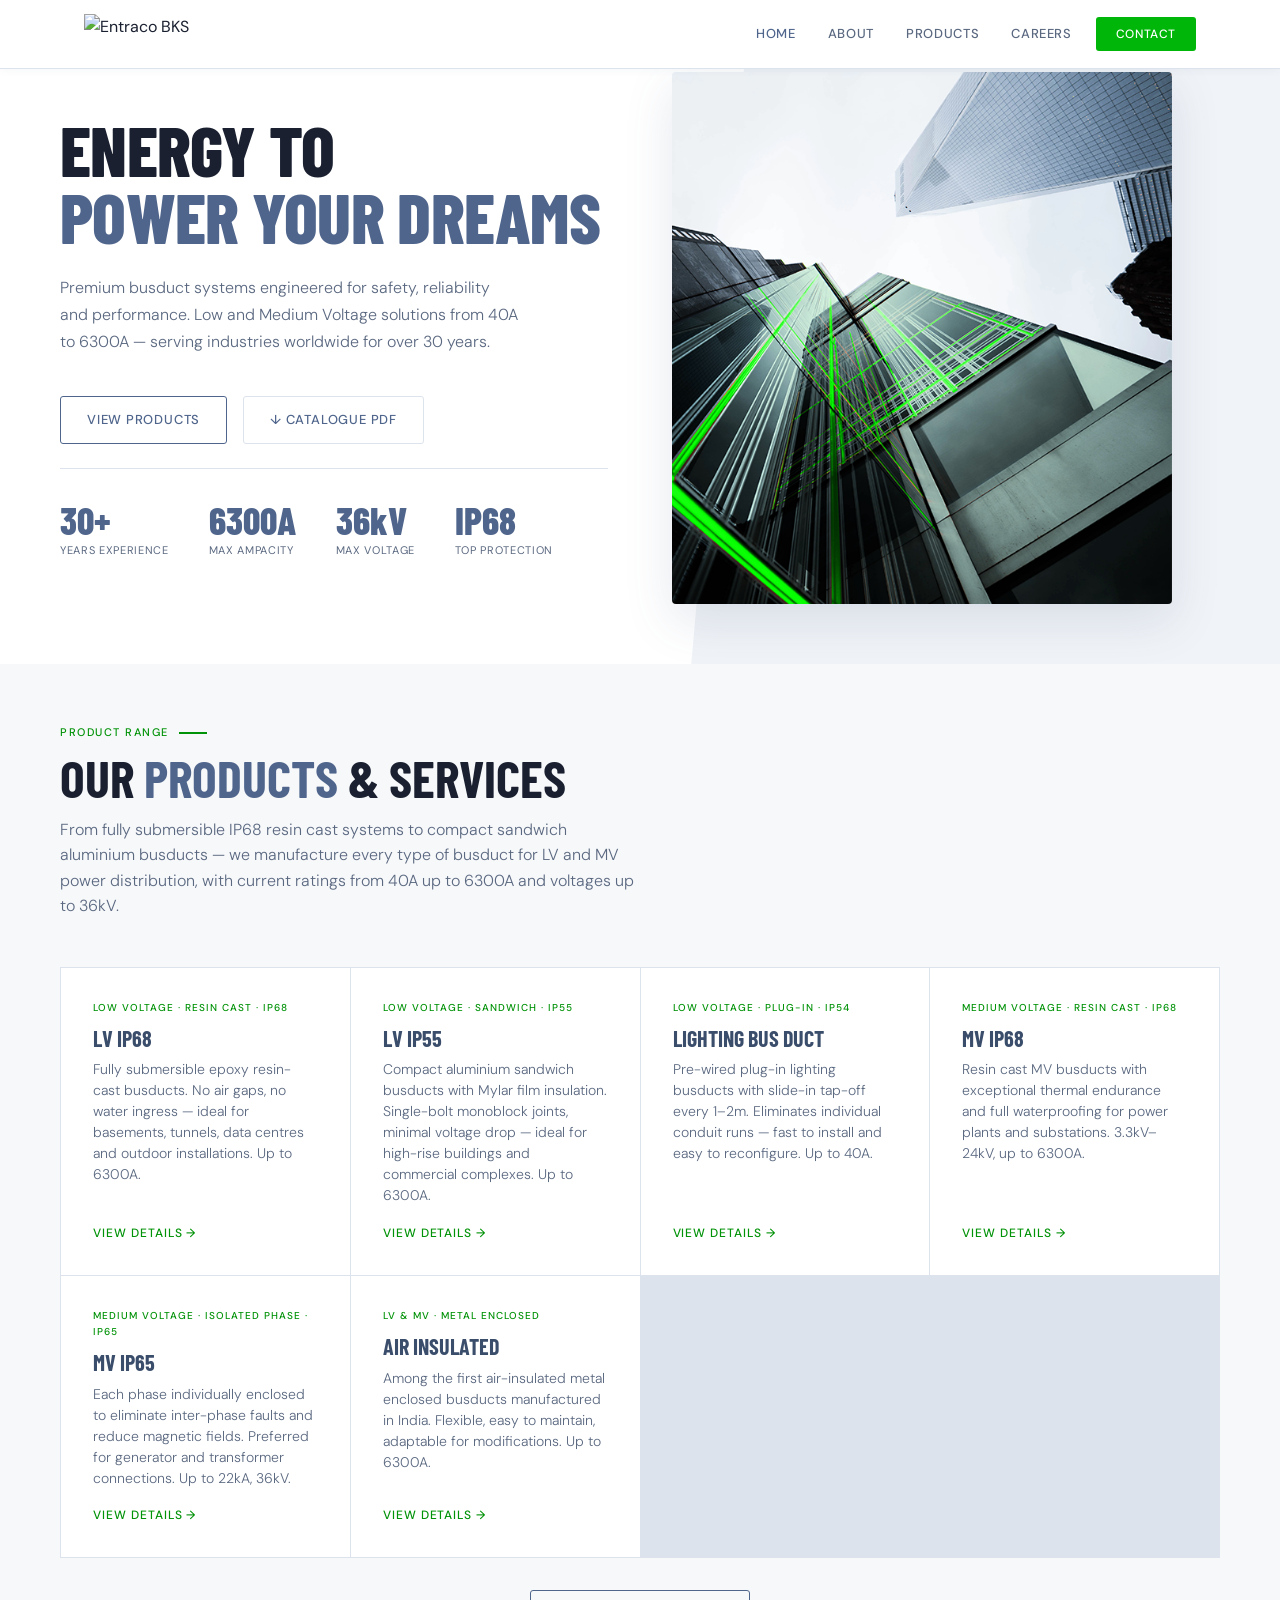
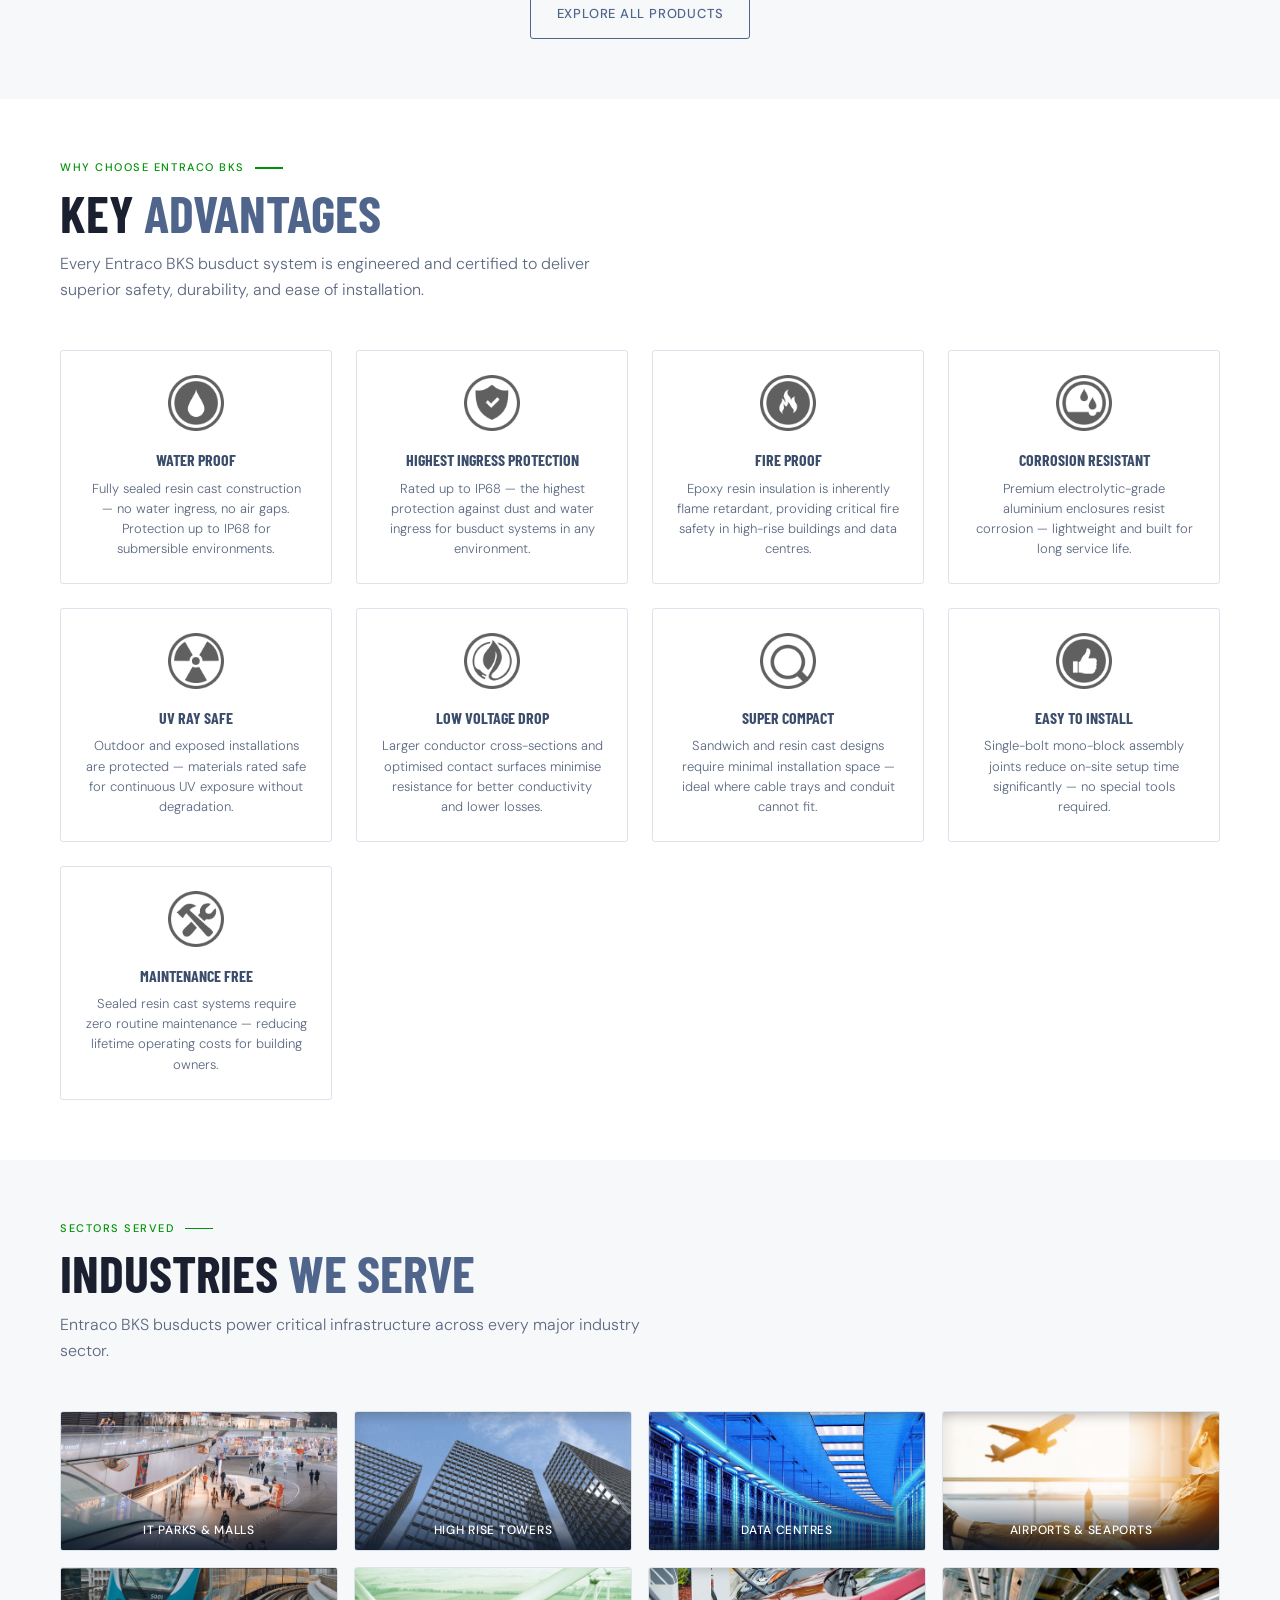
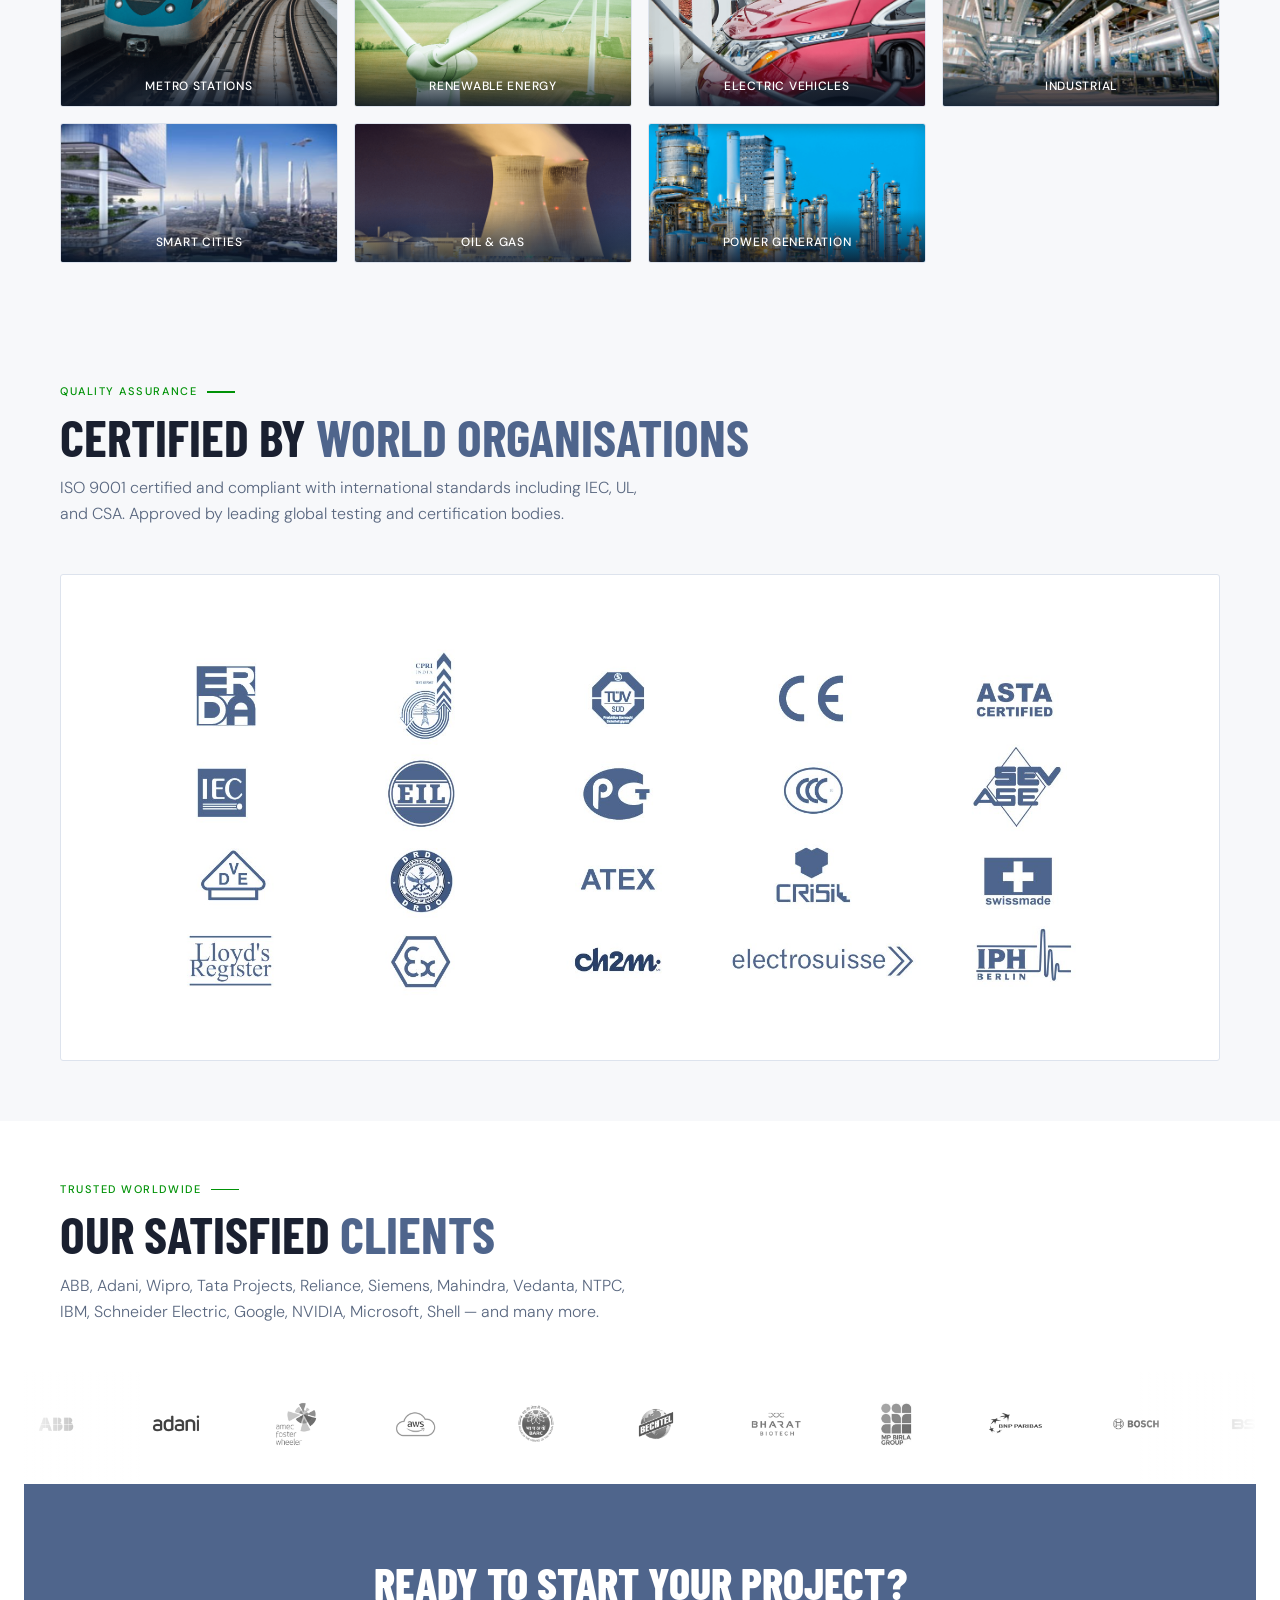
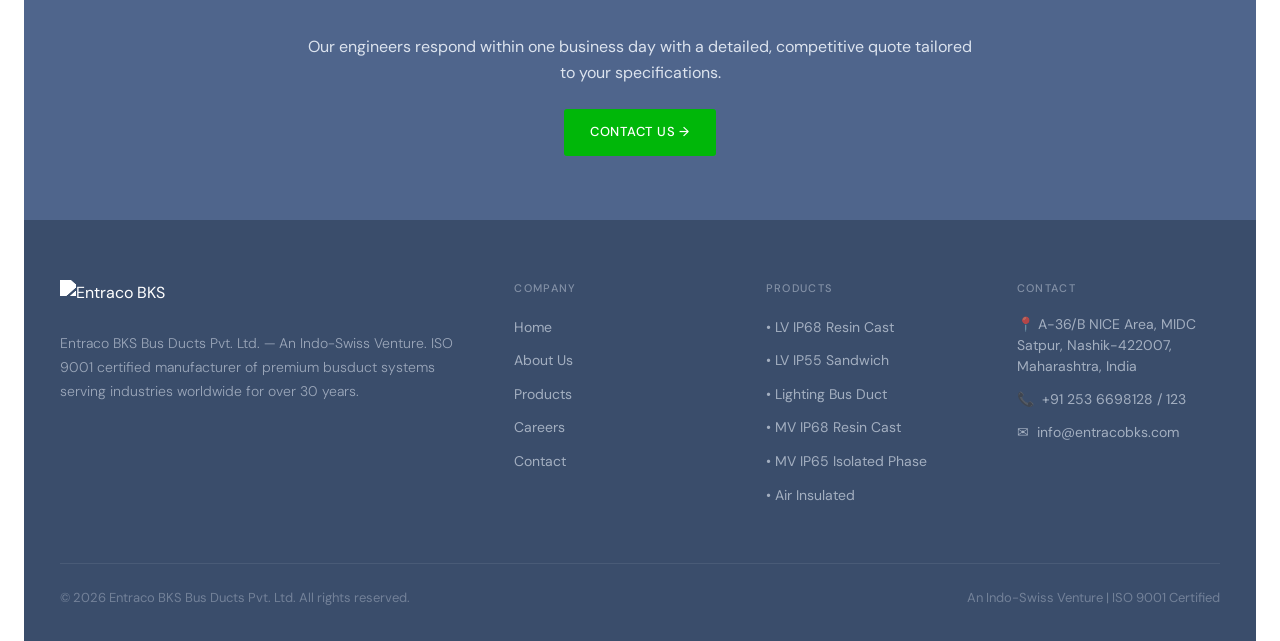
==== commit a5331846: "Add SEO schema and update index content" ====
--- a/index.html
+++ b/index.html
@@ -5,6 +5,36 @@
   <meta name="viewport" content="width=device-width, initial-scale=1.0">
   <title>Entraco BKS — Bus Duct Systems | Energy To Power Your Dreams</title>
   <meta name="description" content="Entraco BKS Bus Ducts Pvt. Ltd. — ISO 9001 certified manufacturer of Low & Medium Voltage Busducts and Rising Mains up to 6300A. An Indo-Swiss Venture based in Nashik, India.">
+  
+  <script type="application/ld+json">
+    {
+      "@context": "https://schema.org",
+      "@graph": [
+        {
+          "@type": "Organization",
+          "@id": "https://www.entracobks.com/#organization",
+          "name": "Entraco BKS Bus Ducts Pvt. Ltd.",
+          "url": "https://www.entracobks.com/",
+          "logo": "https://www.entracobks.com/images/logo.png",
+          "description": "An Indo-Swiss Joint Venture manufacturing high-end Bus Duct systems up to 6300A.",
+          "address": {
+            "@type": "PostalAddress",
+            "addressLocality": "Nashik",
+            "addressRegion": "Maharashtra",
+            "addressCountry": "IN"
+          }
+        },
+        {
+          "@type": "WebSite",
+          "@id": "https://www.entracobks.com/#website",
+          "url": "https://www.entracobks.com/",
+          "name": "Entraco BKS",
+          "publisher": { "@id": "https://www.entracobks.com/#organization" }
+        }
+      ]
+    }
+    </script>
+  
   <link rel="stylesheet" href="css/style.css">
 </head>
 <body>
@@ -17,9 +47,8 @@
       <h1>Energy to <em>Power Your Dreams</em></h1>
       <p class="hero-sub">Premium busduct systems engineered for safety, reliability and performance. Low and Medium Voltage solutions from 40A to 6300A — serving industries worldwide for over 30 years.</p>
       <div class="hero-btns">
-        <a href="contact.html" class="btn btn-primary">Contact Us ↗</a>
         <a href="products.html" class="btn btn-outline">View Products</a>
-        <a href="entracobks_catalogue.pdf" download class="btn btn-outline" style="color:var(--muted);border-color:var(--border)">&#8595; Catalogue PDF</a>
+        <a href="entracobks_catalogue.pdf" target="_blank" rel="noopener noreferrer" class="btn btn-outline" style="border-color:var(--border)">&#8595; Catalogue PDF</a>
       </div>
       <div class="hero-stats">
         <div class="stat-item"><div class="num">30+</div><div class="lbl">Years Experience</div></div>
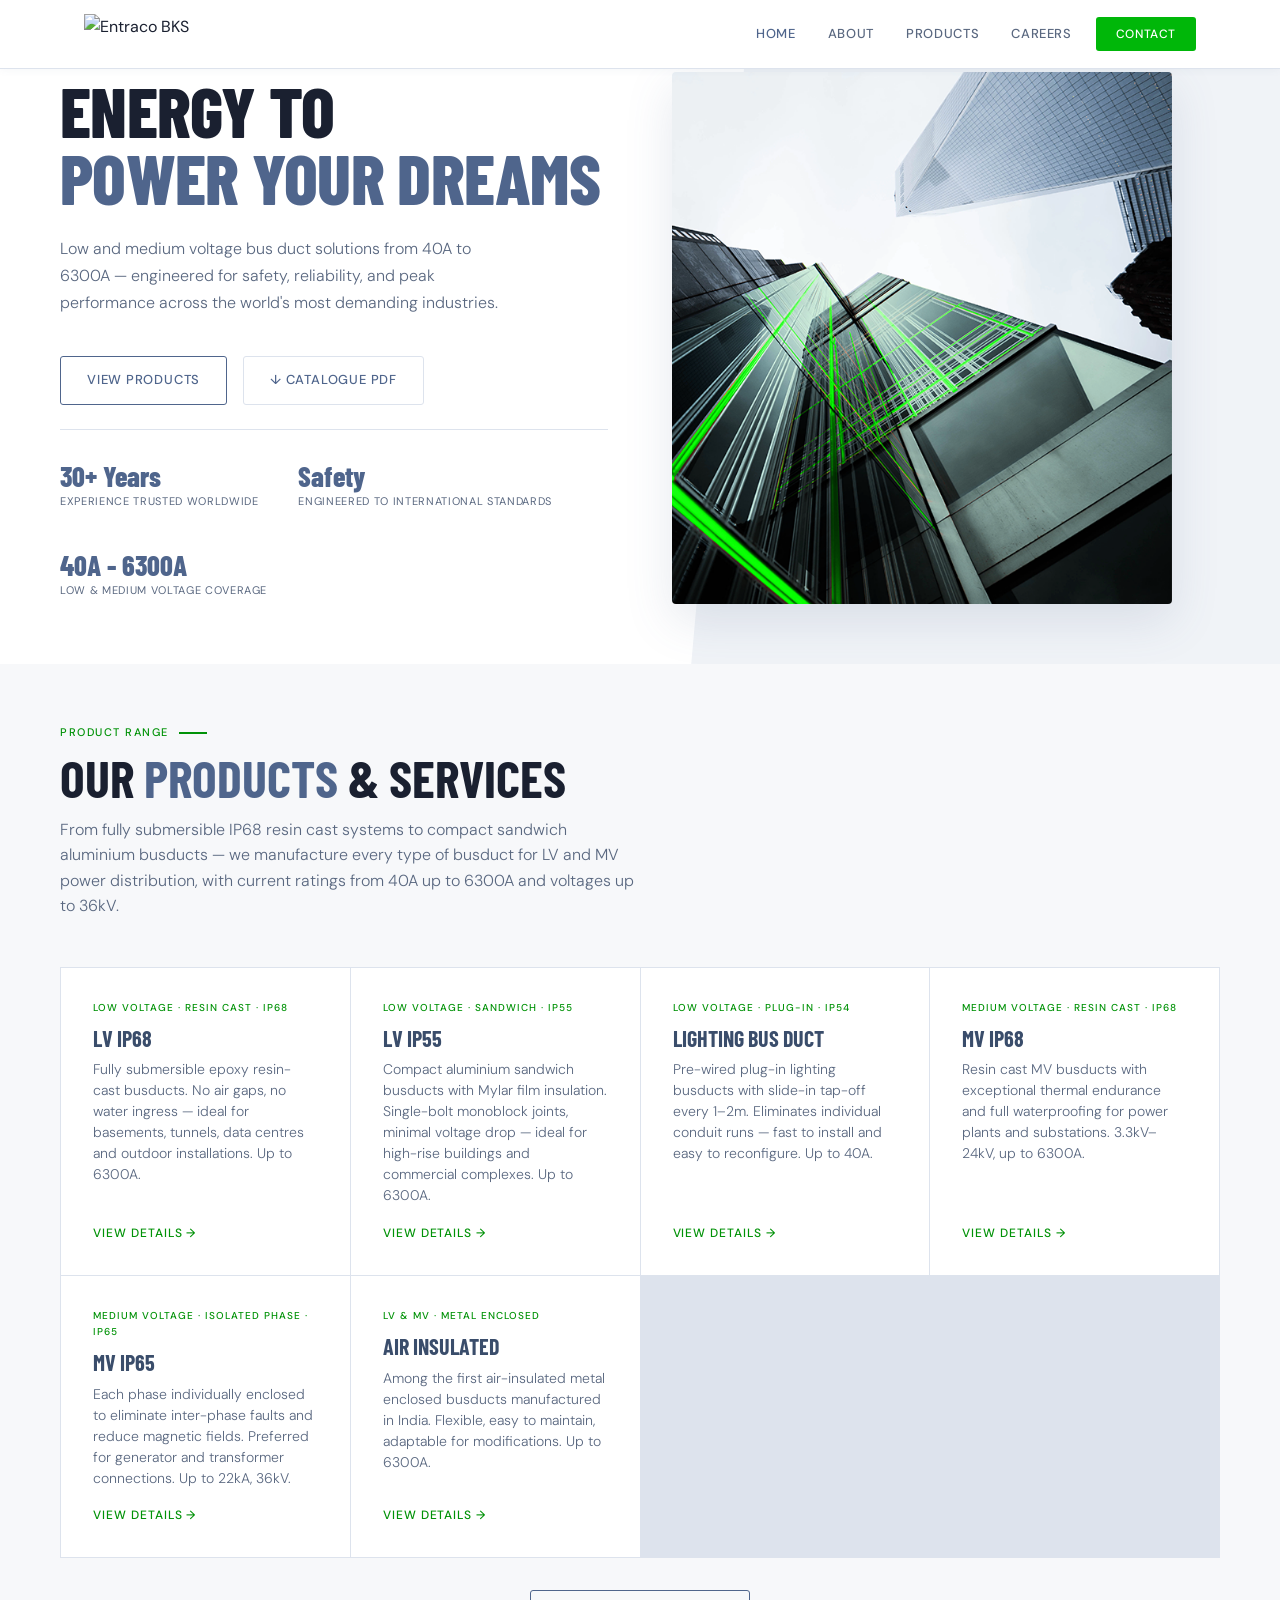
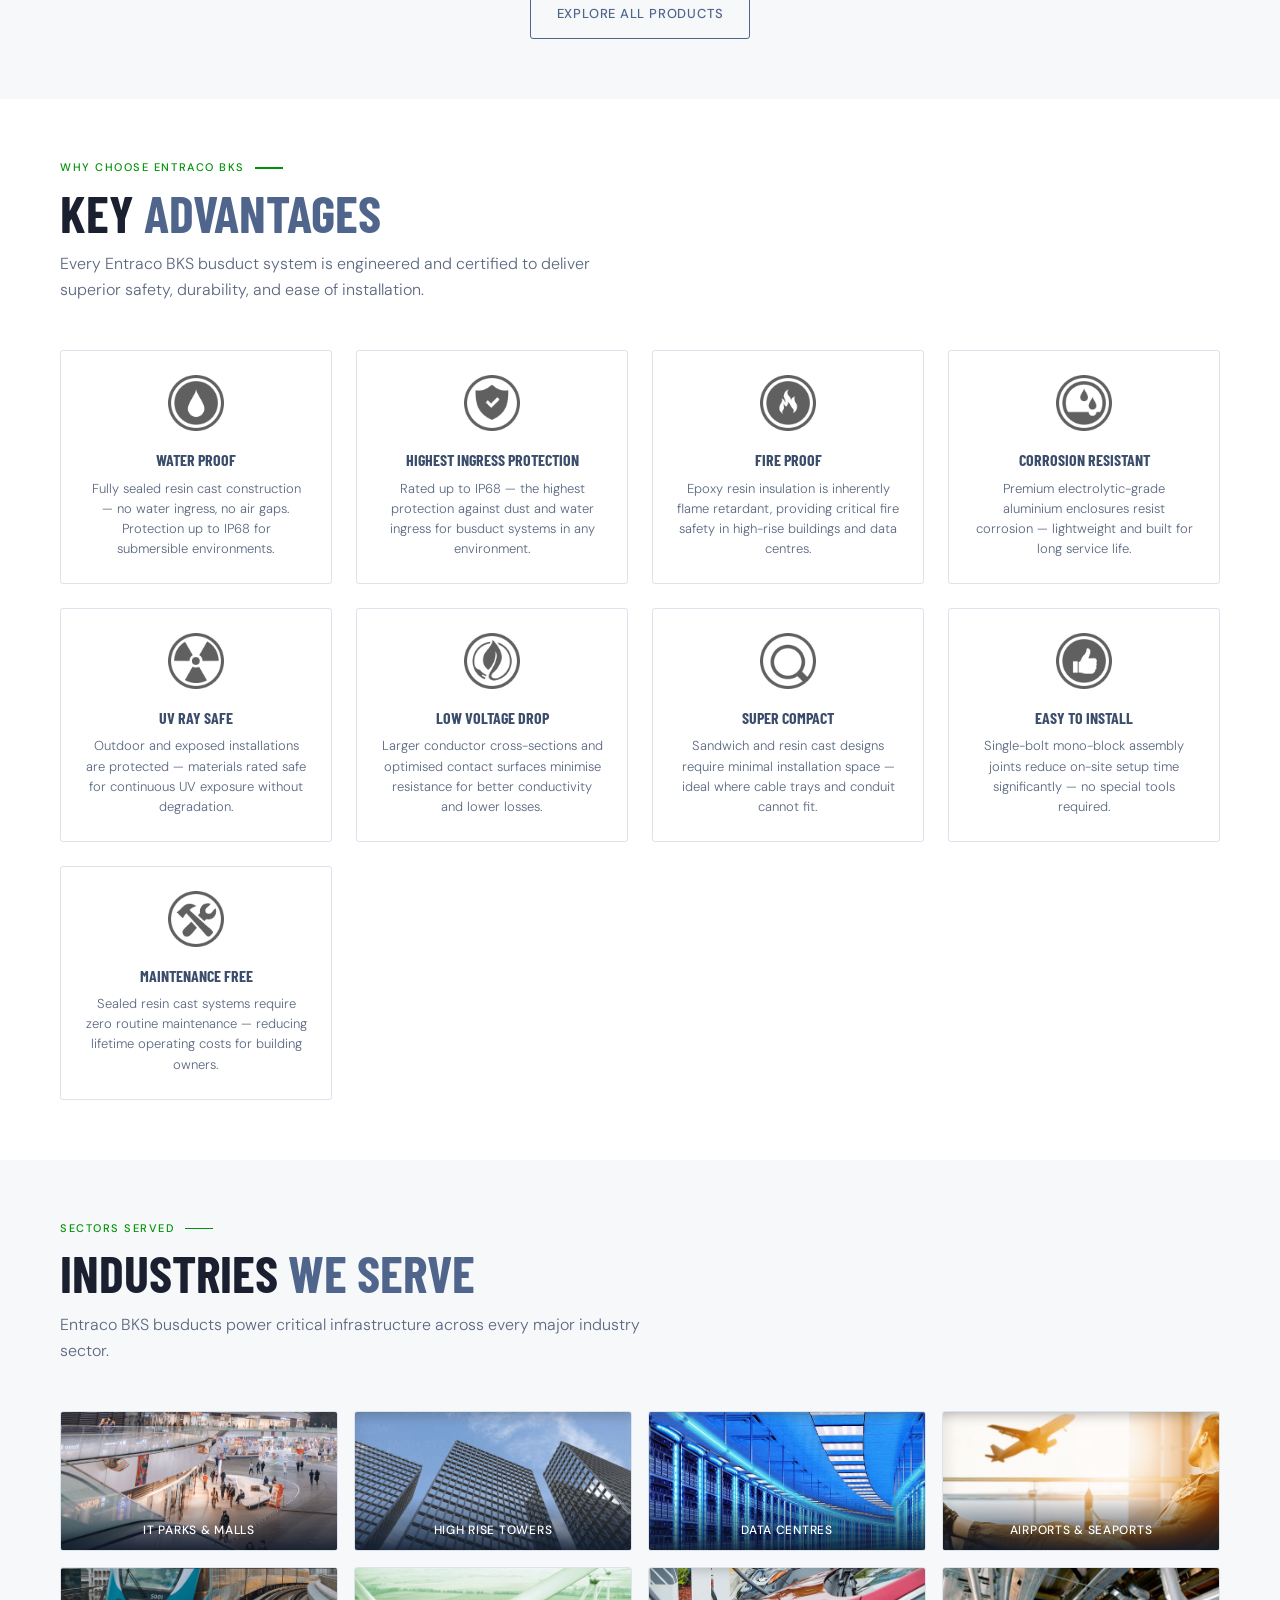
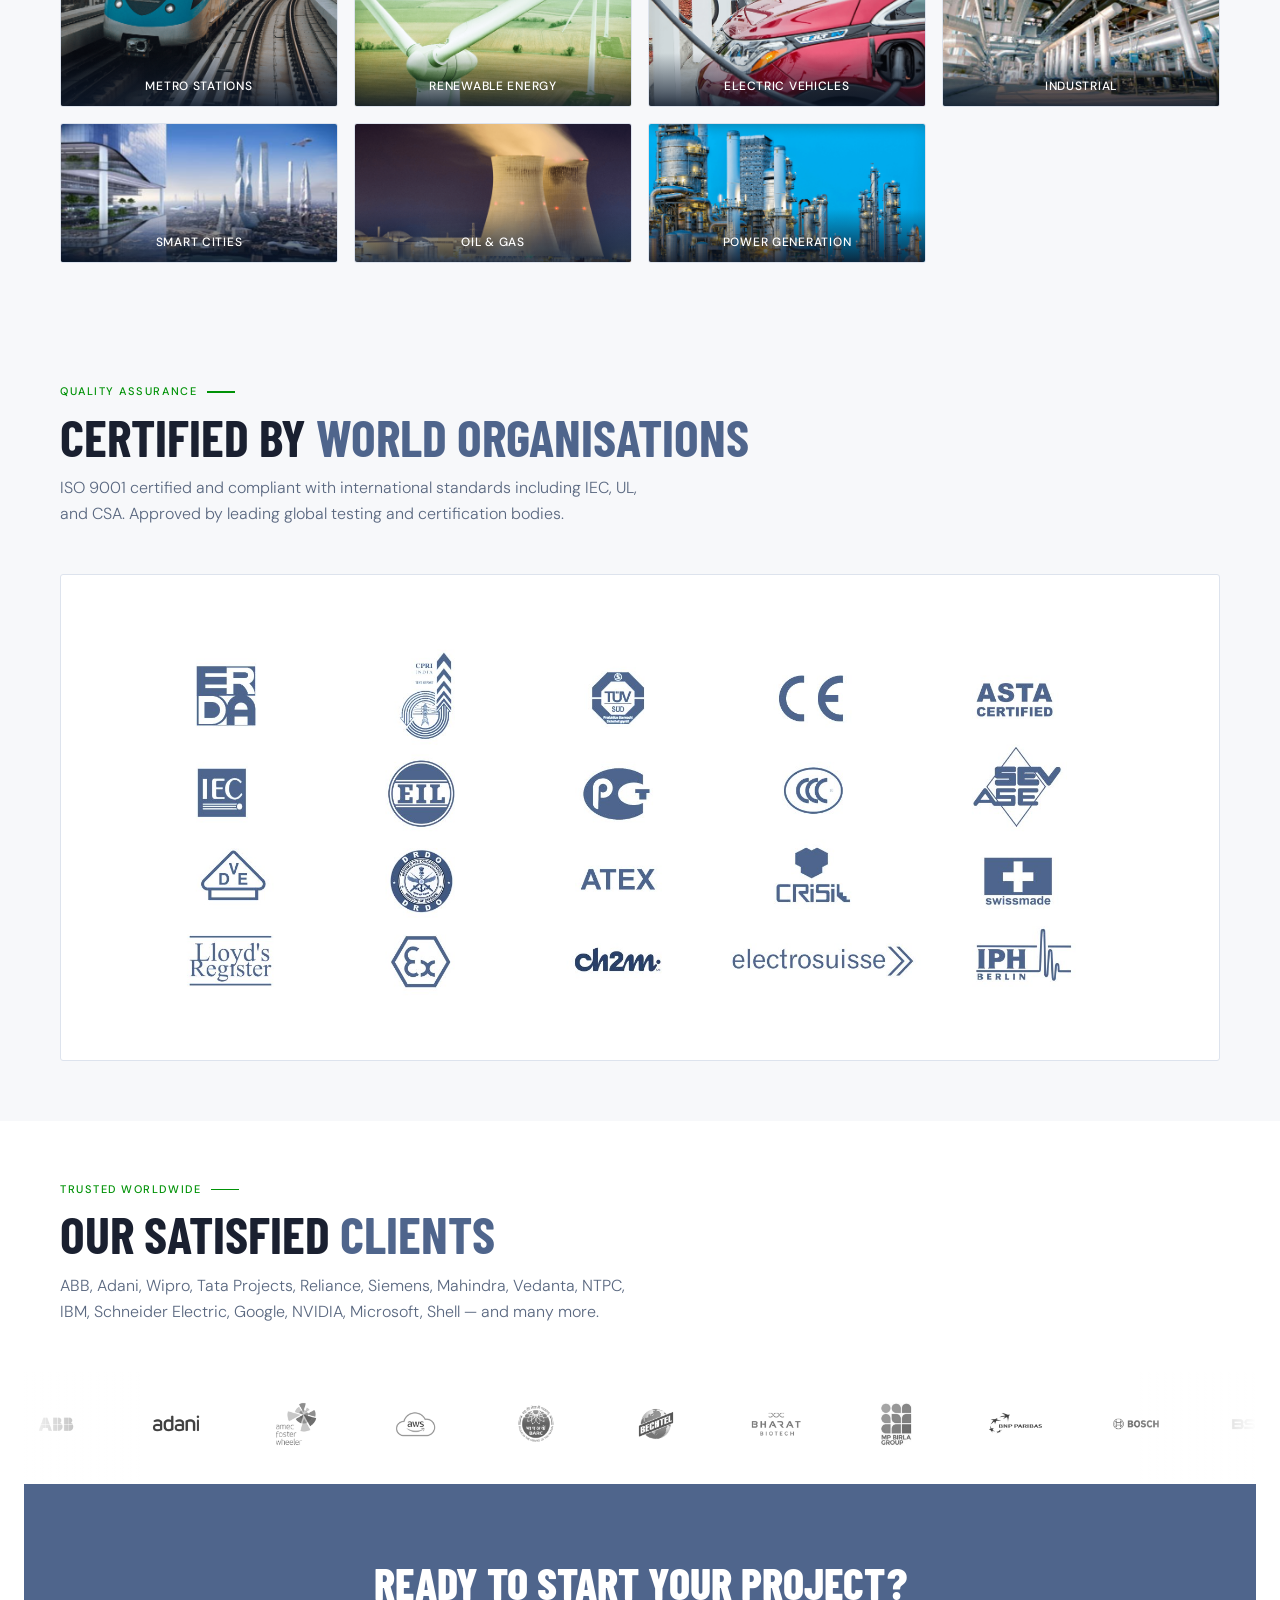
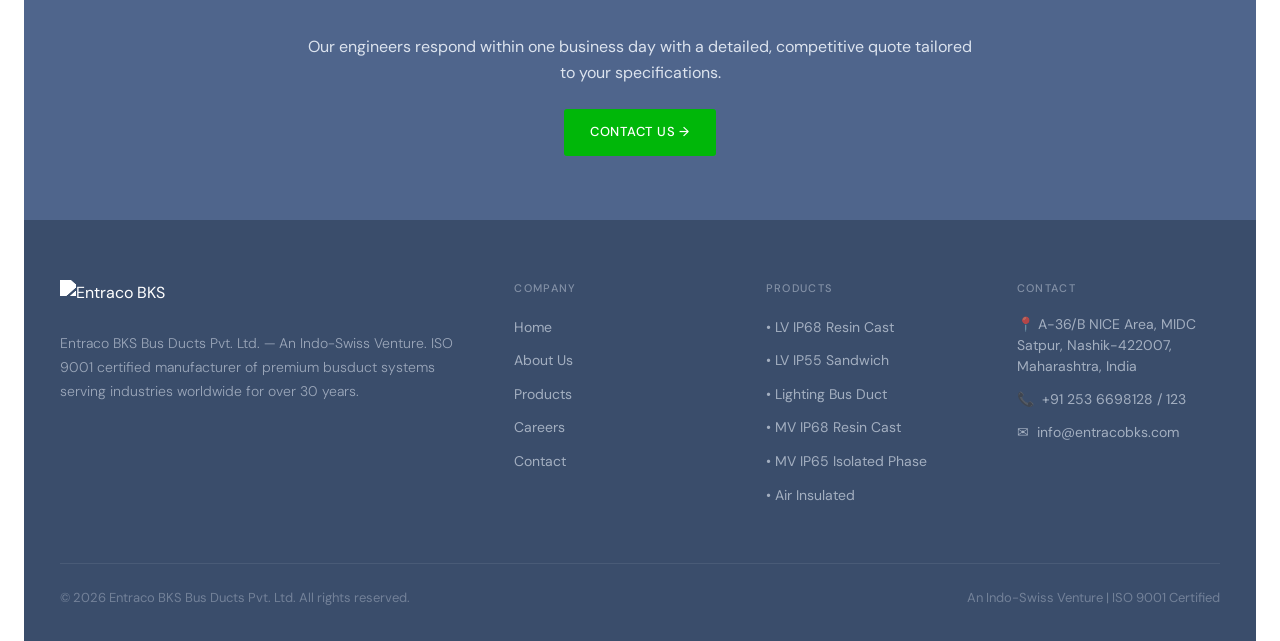
==== commit 16682e59: "Add SEO schema and update index content" ====
--- a/index.html
+++ b/index.html
@@ -45,16 +45,15 @@
   <div class="hero-inner">
     <div class="hero-content">
       <h1>Energy to <em>Power Your Dreams</em></h1>
-      <p class="hero-sub">Premium busduct systems engineered for safety, reliability and performance. Low and Medium Voltage solutions from 40A to 6300A — serving industries worldwide for over 30 years.</p>
+      <p class="hero-sub">Low and medium voltage bus duct solutions from 40A to 6300A — engineered for safety, reliability, and peak performance across the world's most demanding industries.</p>
       <div class="hero-btns">
         <a href="products.html" class="btn btn-outline">View Products</a>
         <a href="entracobks_catalogue.pdf" target="_blank" rel="noopener noreferrer" class="btn btn-outline" style="border-color:var(--border)">&#8595; Catalogue PDF</a>
       </div>
       <div class="hero-stats">
-        <div class="stat-item"><div class="num">30+</div><div class="lbl">Years Experience</div></div>
-        <div class="stat-item"><div class="num">6300A</div><div class="lbl">Max Ampacity</div></div>
-        <div class="stat-item"><div class="num">36kV</div><div class="lbl">Max Voltage</div></div>
-        <div class="stat-item"><div class="num">IP68</div><div class="lbl">Top Protection</div></div>
+        <div class="stat-item"><div class="num">30+ Years</div><div class="lbl">Experience Trusted Worldwide</div></div>
+        <div class="stat-item"><div class="num">Safety</div><div class="lbl">Engineered to international standards</div></div>
+        <div class="stat-item"><div class="num">40A - 6300A</div><div class="lbl">Low & Medium voltage coverage</div></div>
       </div>
     </div>
     <div class="hero-visual">
--- a/css/style.css
+++ b/css/style.css
@@ -71,7 +71,7 @@
 .btn-white { background: var(--white); color: var(--blue); }
 .btn-white:hover { background: var(--blue-lt); }
 .hero-stats { display: flex; gap: 2.5rem; margin-top: 1.5rem; padding-top: 2rem; border-top: 1px solid var(--border); flex-wrap: wrap; }
-.stat-item .num { font-family: var(--font-head); font-size: 38px; font-weight: 800; color: var(--blue); line-height: 1; }
+.stat-item .num { font-family: var(--font-head); font-size: 28px; font-weight: 800; color: var(--blue); line-height: 1; }
 .stat-item .lbl { font-size: 11px; color: var(--muted); letter-spacing: 0.06em; text-transform: uppercase; margin-top: 3px; }
 
 .section { padding: 60px 1.5rem; }
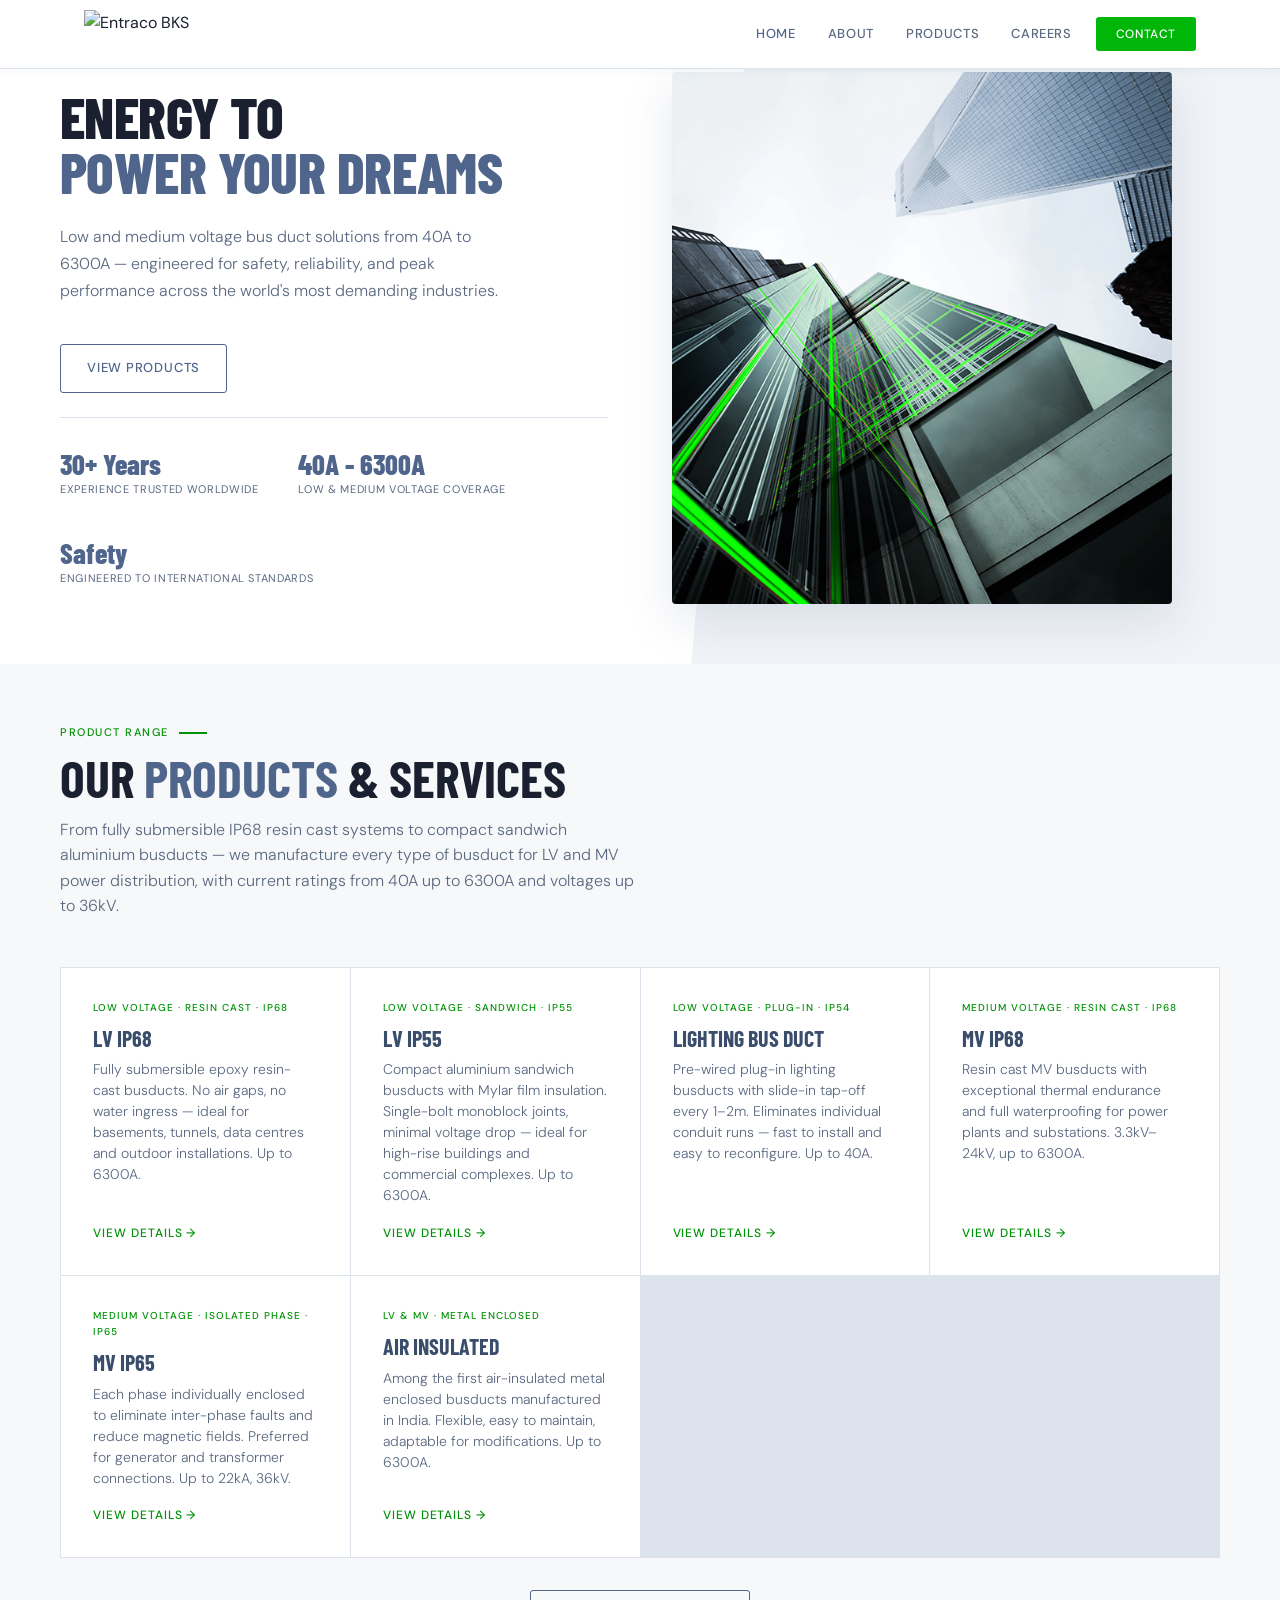
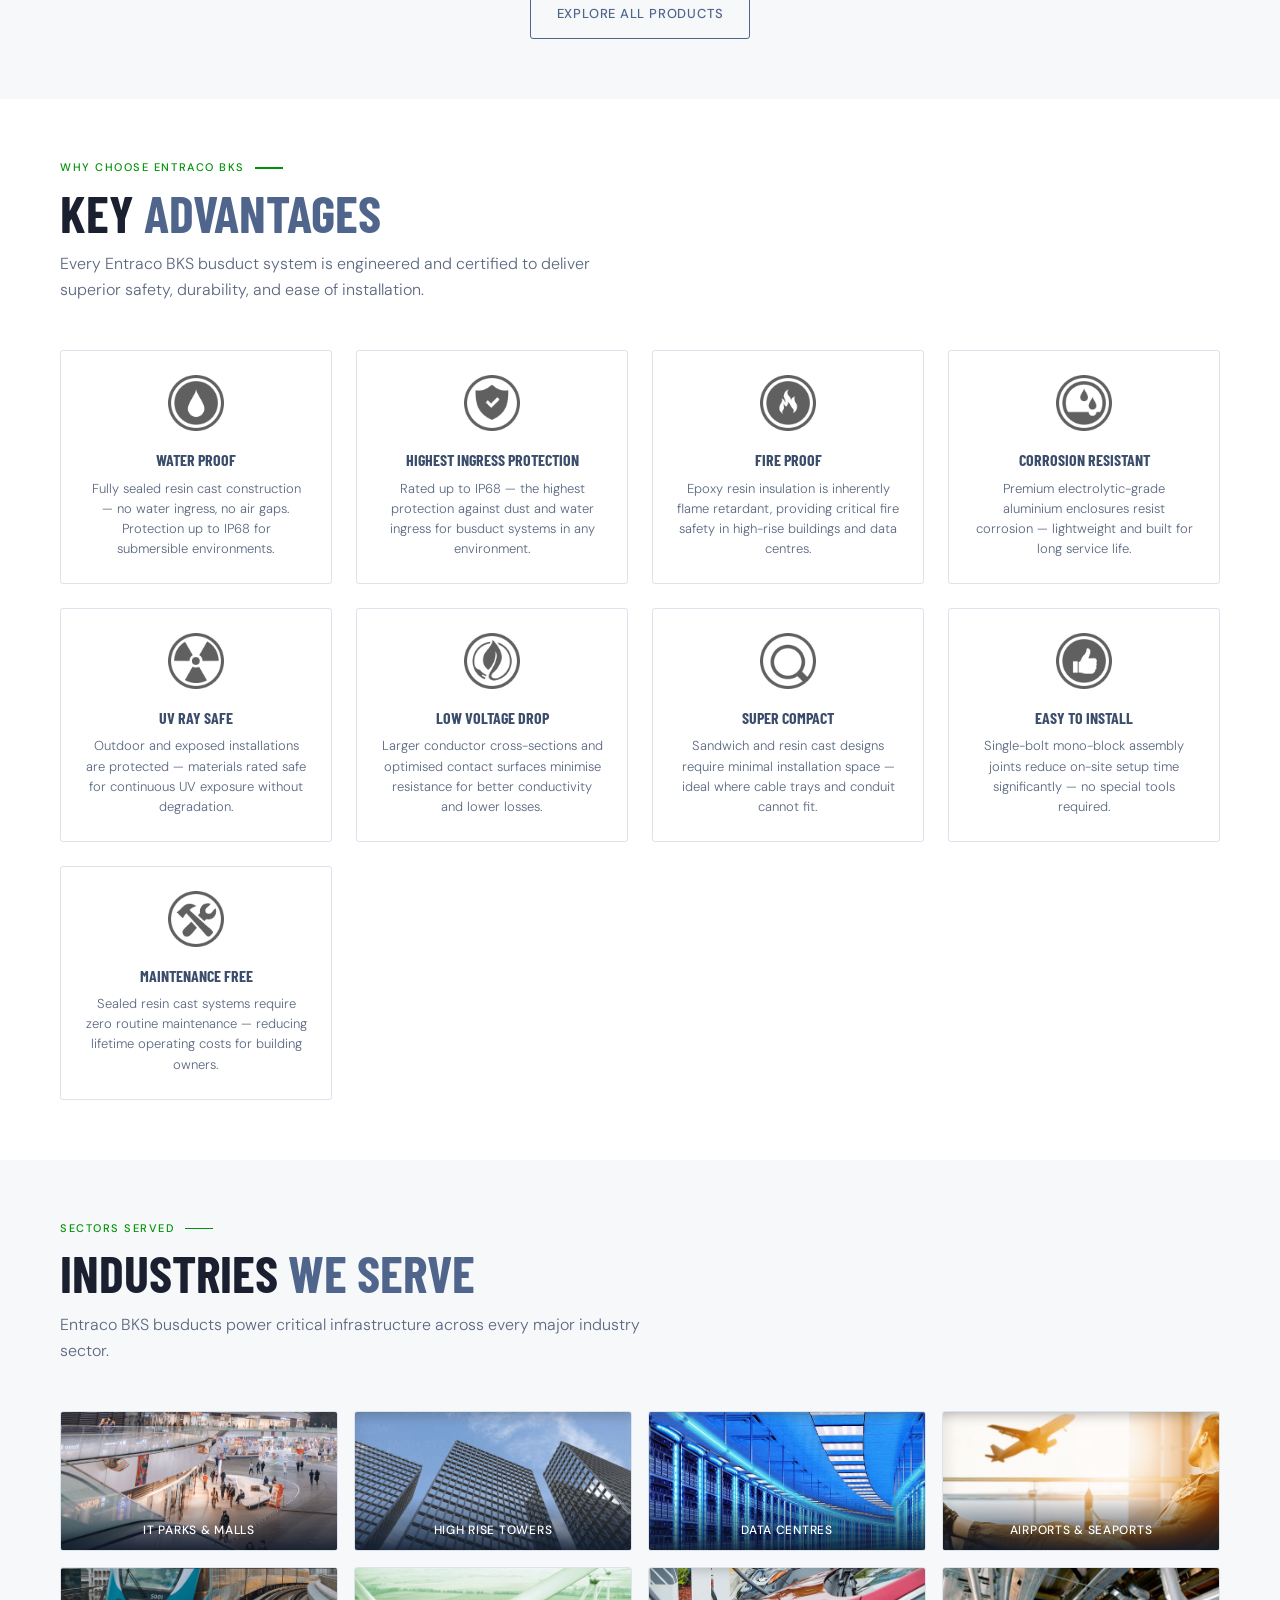
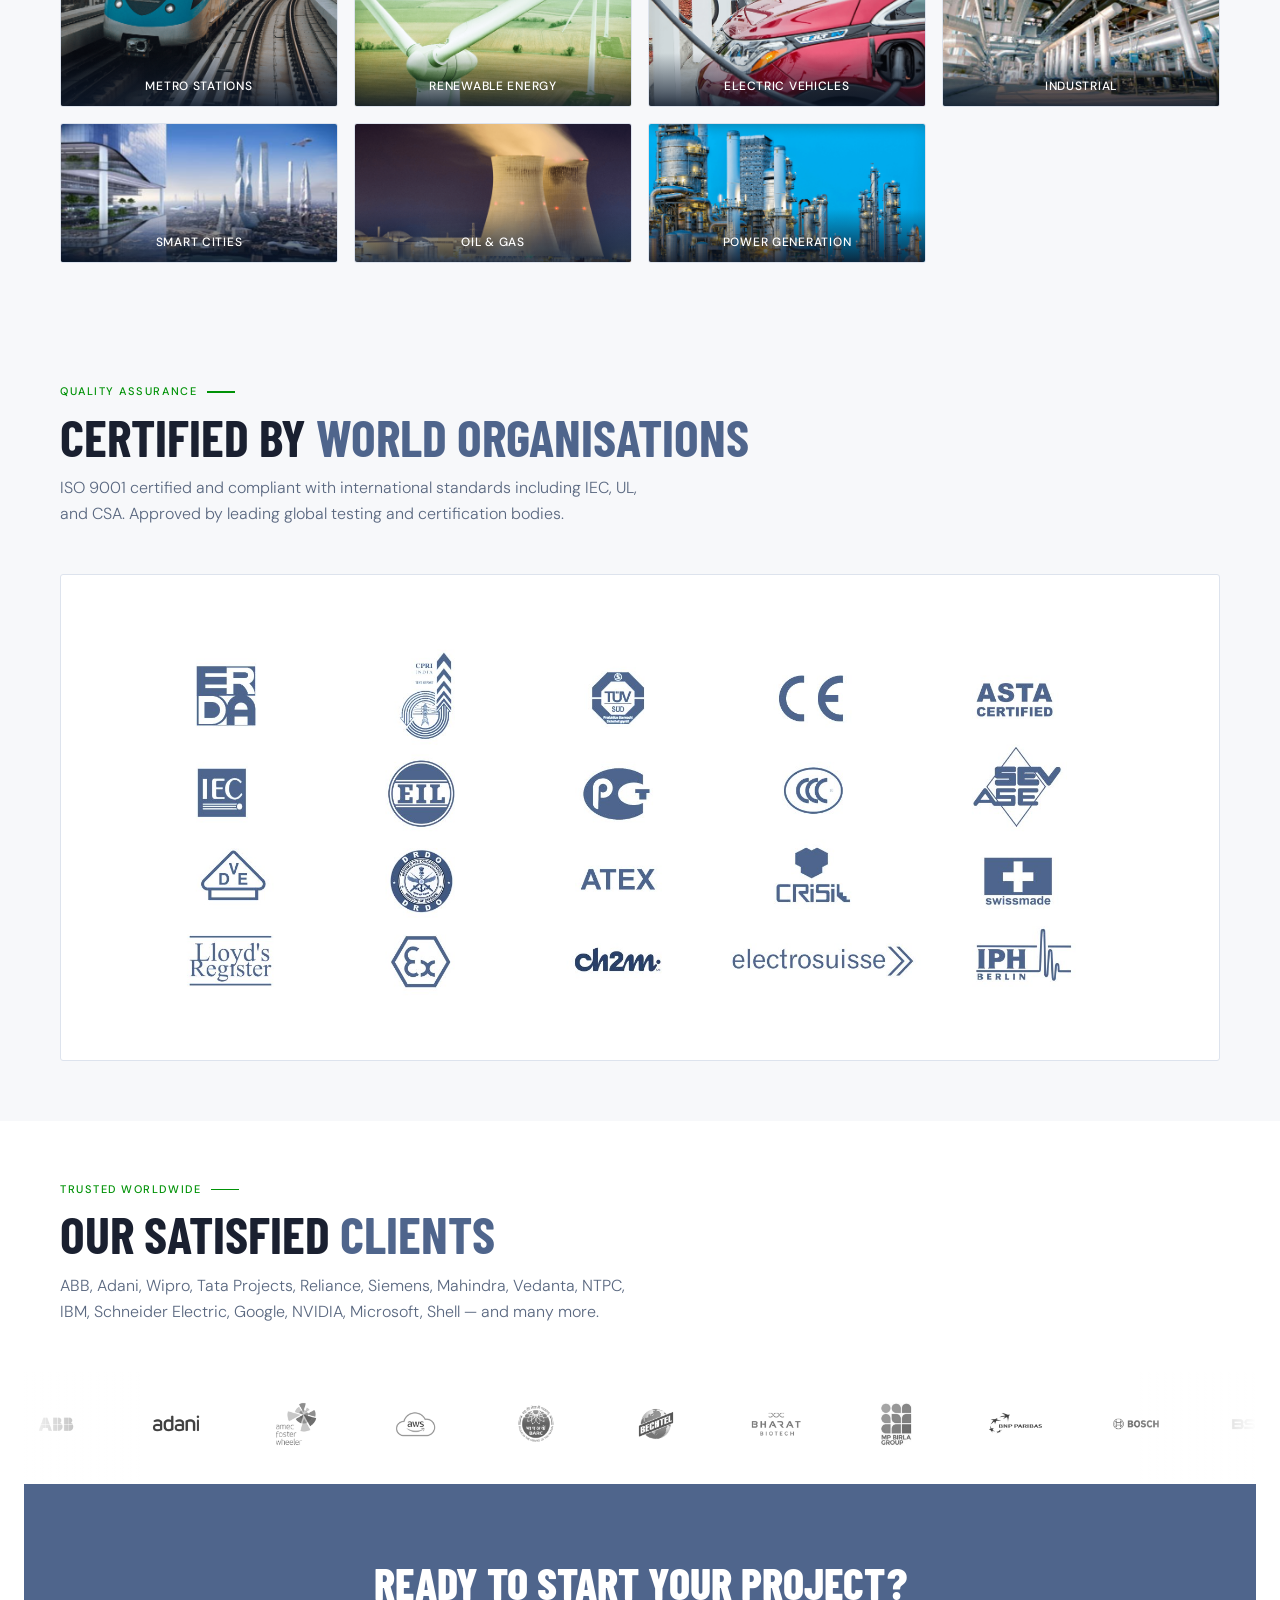
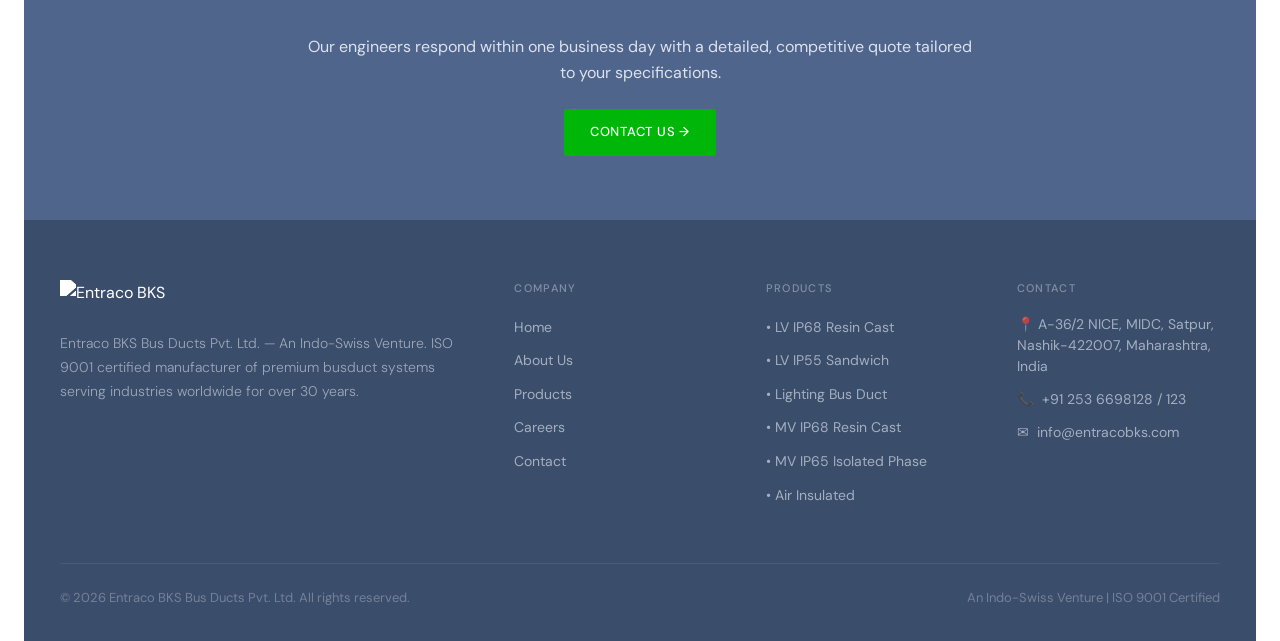
==== commit 7f824707: "Update contact form with Netlify form detection" ====
--- a/index.html
+++ b/index.html
@@ -48,12 +48,11 @@
       <p class="hero-sub">Low and medium voltage bus duct solutions from 40A to 6300A — engineered for safety, reliability, and peak performance across the world's most demanding industries.</p>
       <div class="hero-btns">
         <a href="products.html" class="btn btn-outline">View Products</a>
-        <a href="entracobks_catalogue.pdf" target="_blank" rel="noopener noreferrer" class="btn btn-outline" style="border-color:var(--border)">&#8595; Catalogue PDF</a>
       </div>
       <div class="hero-stats">
         <div class="stat-item"><div class="num">30+ Years</div><div class="lbl">Experience Trusted Worldwide</div></div>
+        <div class="stat-item"><div class="num">40A - 6300A</div><div class="lbl">Low & Medium voltage coverage</div></div>
         <div class="stat-item"><div class="num">Safety</div><div class="lbl">Engineered to international standards</div></div>
-        <div class="stat-item"><div class="num">40A - 6300A</div><div class="lbl">Low & Medium voltage coverage</div></div>
       </div>
     </div>
     <div class="hero-visual">
--- a/css/style.css
+++ b/css/style.css
@@ -59,7 +59,7 @@
 .hero-visual img { width: 100%; max-width: 500px; border-radius: 4px; box-shadow: 0 16px 48px rgba(79,101,140,0.15); }
 .hero-tag { display: inline-flex; align-items: center; gap: 8px; background: rgba(234,3,41,0.07); border: 1px solid rgba(234,3,41,0.2); color: var(--red); padding: 6px 14px; border-radius: 2px; font-size: 11px; font-weight: 500; letter-spacing: 0.12em; text-transform: uppercase; margin-bottom: 1.5rem; }
 .hero-tag::before { content: ''; width: 6px; height: 6px; background: var(--red); border-radius: 50%; }
-.hero h1 { font-family: var(--font-head); font-size: clamp(44px, 5.5vw, 80px); font-weight: 800; line-height: 0.95; letter-spacing: -0.01em; text-transform: uppercase; color: var(--text); margin-bottom: 1.5rem; }
+.hero h1 { font-family: var(--font-head); font-size: clamp(44px, 4.5vw, 60px); font-weight: 800; line-height: 0.95; letter-spacing: -0.01em; text-transform: uppercase; color: var(--text); margin-bottom: 1.5rem; }
 .hero h1 em { color: var(--blue); font-style: normal; display: block; }
 .hero-sub { font-size: 16px; color: var(--muted); max-width: 460px; margin-bottom: 2.5rem; font-weight: 300; line-height: 1.7; }
 .hero-btns { display: flex; gap: 1rem; flex-wrap: wrap; }
